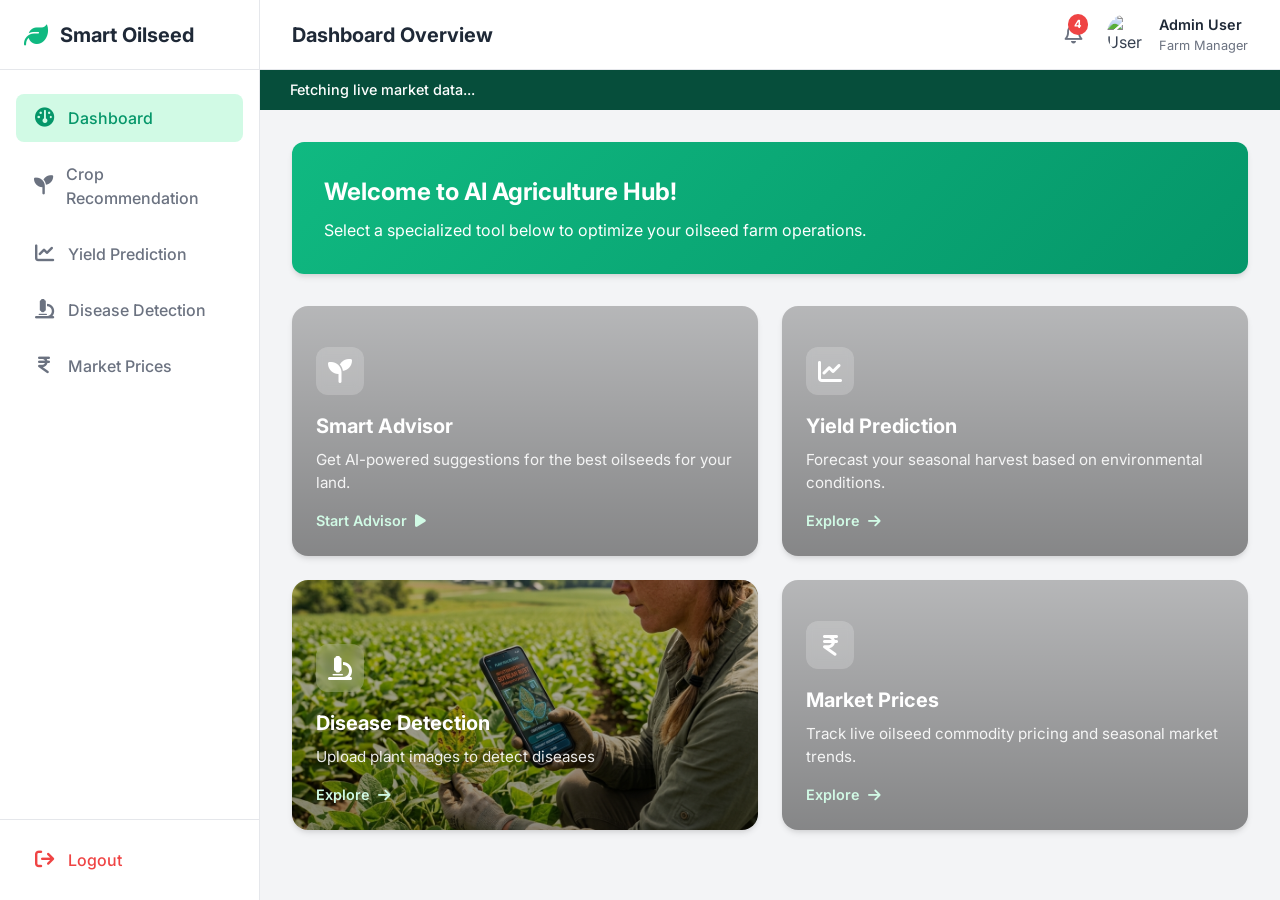
==== main_advisor.html @ a8f4ecf0 "Add files via upload" ====
<!DOCTYPE html>
<html lang="en">

<head>
    <meta charset="UTF-8">
    <meta name="viewport" content="width=device-width, initial-scale=1.0">
    <title>Dashboard - Smart Oilseed Advisor</title>
    <!-- Google Fonts -->
    <link rel="preconnect" href="https://fonts.googleapis.com">
    <link rel="preconnect" href="https://fonts.gstatic.com" crossorigin>
    <link href="https://fonts.googleapis.com/css2?family=Inter:wght@300;400;500;600;700&display=swap" rel="stylesheet">
    <!-- Font Awesome -->
    <link rel="stylesheet" href="https://cdnjs.cloudflare.com/ajax/libs/font-awesome/6.4.0/css/all.min.css">
    <!-- CSS -->
    <!-- Anti-Cache Meta -->
    <meta http-equiv="Cache-Control" content="no-cache, no-store, must-revalidate">
    <meta http-equiv="Pragma" content="no-cache">
    <meta http-equiv="Expires" content="0">
    <link rel="stylesheet" href="style.css?v=3.0">
    <!-- Chart.js -->
    <script src="https://cdn.jsdelivr.net/npm/chart.js"></script>
    <!-- DOMPurify -->
    <script src="https://cdnjs.cloudflare.com/ajax/libs/dompurify/3.0.3/purify.min.js"></script>
</head>

<body class="dashboard-body fade-in">

    <div class="dashboard-layout">
        <!-- Sidebar -->
        <aside class="sidebar">
            <div class="sidebar-header">
                <i class="fa-solid fa-leaf logo-icon"></i>
                <span class="logo-text">Smart Oilseed</span>
            </div>

            <nav class="sidebar-nav">
                <a href="#" class="nav-link active" data-target="dashboard-home">
                    <i class="fa-solid fa-gauge"></i>
                    <span>Dashboard</span>
                </a>
                <a href="#" class="nav-link" data-target="crop-recommendation">
                    <i class="fa-solid fa-seedling"></i>
                    <span>Crop Recommendation</span>
                </a>
                <a href="#" class="nav-link" data-target="yield-prediction">
                    <i class="fa-solid fa-chart-line"></i>
                    <span>Yield Prediction</span>
                </a>
                <a href="#" class="nav-link" data-target="disease-detection">
                    <i class="fa-solid fa-microscope"></i>
                    <span>Disease Detection</span>
                </a>
                <a href="#" class="nav-link" data-target="market-prices">
                    <i class="fa-solid fa-indian-rupee-sign"></i>
                    <span>Market Prices</span>
                </a>
            </nav>

            <div class="sidebar-footer">
                <a href="#" class="nav-link" id="logoutBtn">
                    <i class="fa-solid fa-arrow-right-from-bracket"></i>
                    <span>Logout</span>
                </a>
            </div>
        </aside>

        <!-- Main Content Area -->
        <div class="main-wrapper">
            <!-- Topbar -->
            <header class="topbar">
                <div class="topbar-left">
                    <h2 id="pageTitle">Dashboard Overview</h2>
                </div>
                <div class="topbar-right">
                    <div class="notification-icon" id="notificationBell">
                        <i class="fa-regular fa-bell"></i>
                        <span class="badge" id="notificationBadge">4</span>

                        <!-- Dropdown Panel -->
                        <div class="notification-dropdown" id="notificationDropdown">
                            <div class="dropdown-header">
                                <h4>Notifications</h4>
                                <span class="clear-all" onclick="clearNotifications()">Clear All</span>
                            </div>
                            <div class="dropdown-body" id="notificationList">
                                <div class="notif-item unread">
                                    <div class="notif-icon success"><i class="fa-solid fa-seedling"></i></div>
                                    <div class="notif-content">
                                        <p>Crop recommendation completed</p>
                                        <span class="time">Just now</span>
                                    </div>
                                </div>
                                <div class="notif-item unread">
                                    <div class="notif-icon info"><i class="fa-solid fa-chart-line"></i></div>
                                    <div class="notif-content">
                                        <p>Yield prediction ready</p>
                                        <span class="time">10 mins ago</span>
                                    </div>
                                </div>
                                <div class="notif-item unread">
                                    <div class="notif-icon warning"><i class="fa-solid fa-virus"></i></div>
                                    <div class="notif-content">
                                        <p>Disease detected in uploaded image</p>
                                        <span class="time">1 hour ago</span>
                                    </div>
                                </div>
                                <div class="notif-item unread">
                                    <div class="notif-icon primary"><i class="fa-solid fa-indian-rupee-sign"></i></div>
                                    <div class="notif-content">
                                        <p>Market price updated</p>
                                        <span class="time">Yesterday</span>
                                    </div>
                                </div>
                            </div>
                        </div>
                    </div>
                    <div class="user-profile">
                        <img src="https://ui-avatars.com/api/?name=Admin+User&background=10b981&color=fff"
                            alt="User Profile" class="avatar">
                        <div class="user-info">
                            <span class="user-name">Admin User</span>
                            <span class="user-role">Farm Manager</span>
                        </div>
                    </div>
                </div>
            </header>

            <!-- Live Market Ticker -->
            <div class="ticker-wrap">
                <div class="ticker" id="liveTicker">
                    <span class="ticker-item">Fetching live market data...</span>
                </div>
            </div>

            <!-- Main Content Sections -->
            <main class="main-content">

                <!-- SECTION: Dashboard Home (Cards Grid) -->
                <section id="dashboard-home" class="view-section active">
                    <div class="welcome-banner">
                        <div class="banner-content">
                            <h3>Welcome to AI Agriculture Hub!</h3>
                            <p>Select a specialized tool below to optimize your oilseed farm operations.</p>
                        </div>
                    </div>

                    <div class="dashboard-grid">
                        <!-- Card 1 -->
                        <div class="image-card" data-navigate="crop-recommendation"
                            style="background: linear-gradient(rgba(0,0,0,0.25), rgba(0,0,0,0.45)), url('https://images.unsplash.com/photo-1500382017468-9049fed747ef'); background-size: cover; background-position: center; background-repeat: no-repeat;">
                            <div class="card-content">
                                <div class="card-icon"><i class="fa-solid fa-seedling"></i></div>
                                <h3>Smart Advisor</h3>
                                <p>Get AI-powered suggestions for the best oilseeds for your land.</p>
                                <span class="card-btn">Start Advisor <i class="fa-solid fa-play"></i></span>
                            </div>
                        </div>

                        <!-- Card 2 -->
                        <div class="image-card" data-navigate="yield-prediction"
                            style="background: linear-gradient(rgba(0,0,0,0.25), rgba(0,0,0,0.45)), url('https://images.unsplash.com/photo-1501004318641-b39e6451bec6'); background-size: cover; background-position: center; background-repeat: no-repeat;">
                            <div class="card-content">
                                <div class="card-icon"><i class="fa-solid fa-chart-line"></i></div>
                                <h3>Yield Prediction</h3>
                                <p>Forecast your seasonal harvest based on environmental conditions.</p>
                                <span class="card-btn">Explore <i class="fa-solid fa-arrow-right"></i></span>
                            </div>
                        </div>

                        <!-- Card 3 -->
                        <div class="image-card" data-navigate="disease-detection"
                            style="background: linear-gradient(rgba(0,0,0,0.25), rgba(0,0,0,0.45)), url('disease_detection.png'); background-size: cover; background-position: center; background-repeat: no-repeat;">
                            <div class="card-content">
                                <div class="card-icon"><i class="fa-solid fa-microscope"></i></div>
                                <h3>Disease Detection</h3>
                                <p>Upload plant images to detect diseases</p>
                                <span class="card-btn">Explore <i class="fa-solid fa-arrow-right"></i></span>
                            </div>
                        </div>

                        <!-- Card 4 -->
                        <div class="image-card" data-navigate="market-prices"
                            style="background: linear-gradient(rgba(0,0,0,0.25), rgba(0,0,0,0.45)), url('https://images.unsplash.com/photo-1556761175-4b46a572b786'); background-size: cover; background-position: center; background-repeat: no-repeat;">
                            <div class="card-content">
                                <div class="card-icon"><i class="fa-solid fa-indian-rupee-sign"></i></div>
                                <h3>Market Prices</h3>
                                <p>Track live oilseed commodity pricing and seasonal market trends.</p>
                                <span class="card-btn">Explore <i class="fa-solid fa-arrow-right"></i></span>
                            </div>
                        </div>
                    </div>
                </section>

                <!-- SECTION: Crop Recommendation -->
                <section id="crop-recommendation" class="view-section">
                    <div class="feature-container">
                        <div class="panel form-panel">
                            <h3><i class="fa-solid fa-sliders"></i> Input Parameters</h3>
                            <form id="cropForm">
                                <div class="form-row">
                                    <div class="input-group">
                                        <label>Soil Type</label>
                                        <select id="crop_soil_type" name="soil_type">
                                            <option value="Black Soil">Black Soil (Karichal)</option>
                                            <option value="Alluvial Soil">Alluvial Soil (Vandhal)</option>
                                            <option value="Red Soil">Red Soil (Semman)</option>
                                            <option value="Sandy Soil">Sandy Soil (Manal)</option>
                                            <option value="Loamy Soil">Loamy Soil (Loamy)</option>
                                        </select>
                                    </div>
                                    <div class="input-group">
                                        <label>Current Season</label>
                                        <select id="crop_season" name="season">
                                            <option value="Rainy">Kharif (Rainy / ஆடிப் பட்டம்)</option>
                                            <option value="Winter">Rabi (Winter / புரட்டாசிப் பட்டம்)</option>
                                            <option value="Summer">Zaid (Summer / சித்திரைப் பட்டம்)</option>
                                        </select>
                                    </div>
                                </div>
                                <div class="form-row">
                                    <div class="input-group">
                                        <label>Water Availability</label>
                                        <select id="crop_water" name="water">
                                            <option value="Low">Low (Rain-fed / Dry)</option>
                                            <option value="Medium" selected>Medium (Partial Irrigation)</option>
                                            <option value="High">High (Well Irrigated)</option>
                                        </select>
                                    </div>
                                    <div class="input-group">
                                        <label>Soil Health (Fertility)</label>
                                        <select id="crop_health" name="health">
                                            <option value="Poor">Poor (Needs Manure)</option>
                                            <option value="Average" selected>Average (Regular)</option>
                                            <option value="Rich">Rich (Highly Fertile)</option>
                                        </select>
                                    </div>
                                </div>
                                <div class="form-row">
                                    <div class="input-group">
                                        <label>Weather Feeling</label>
                                        <select id="crop_weather" name="weather">
                                            <option value="Cool">Cool / Cold</option>
                                            <option value="Pleasant" selected>Pleasant / Normal</option>
                                            <option value="Hot">Hot / Very Warm</option>
                                        </select>
                                    </div>
                                    <div class="input-group">
                                        <label for="crop_location">Your Location</label>
                                        <div style="display: flex; gap: 8px;">
                                            <input type="text" id="crop_location" placeholder="e.g. Tamil Nadu, India" style="flex: 1;">
                                            <button type="button" onclick="window.detectLocation()" 
                                                style="width: 45px; background: #ecfdf5; border: 1px solid #10b981; color: #10b981; border-radius: 8px; cursor: pointer; display: flex; align-items: center; justify-content: center;"
                                                title="Detect My Location">
                                                <i class="fa-solid fa-location-crosshairs"></i>
                                            </button>
                                        </div>
                                    </div>
                                </div>
                                <div style="display: flex; gap: 15px; margin-top: 20px;">
                                    <button type="button" class="btn-primary" onclick="analyzeCrop()" style="flex: 2; margin-top: 0;">
                                        <i class="fa-solid fa-wand-magic-sparkles"></i> Manual Suggest
                                    </button>
                                    <button type="button" class="btn-secondary" onclick="window.smartAnalyze()" style="flex: 1; margin-top: 0; background: var(--secondary); color: white; border: none; border-radius: 8px; font-weight: 600; cursor: pointer; transition: all 0.2s;">
                                        <i class="fa-solid fa-bolt"></i> Smart Detect
                                    </button>
                                </div>
                                <div id="cropLoading" style="display:none; margin-top:15px; text-align:center; color:var(--primary); font-weight:600;">
                                    <i class="fa-solid fa-gear fa-spin"></i> <span id="loadingText">Fetching data for your location...</span>
                                </div>
                            </form>
                        </div>
                        <div class="panel result-panel">
                            <h3><i class="fa-solid fa-clipboard-check"></i> Analysis Result</h3>
                            <div id="cropResult" class="empty-state">
                                <i class="fa-solid fa-robot"></i>
                                <p>Awaiting input parameters...</p>
                            </div>
                        </div>
                    </div>
                </section>

                <!-- SECTION: Yield Prediction -->
                <section id="yield-prediction" class="view-section">
                    <div class="feature-container">
                        <div class="panel form-panel">
                            <h3><i class="fa-solid fa-chart-bar"></i> Farm Details</h3>
                            <form id="yieldForm">
                                <div class="form-row">
                                    <div class="input-group">
                                        <label>Selected Crop</label>
                                        <select id="yield_crop" name="crop">
                                            <option value="Groundnut (Nilakkadalai)">Groundnut</option>
                                            <option value="Mustard (Kadugu)">Mustard</option>
                                            <option value="Soybean">Soybean</option>
                                            <option value="Sunflower (Suryagandhi)">Sunflower</option>
                                            <option value="Sesame (Ellu)">Sesame</option>
                                            <option value="Safflower (Kusuma)">Safflower</option>
                                            <option value="Niger seed (Uchellu)">Niger seed</option>
                                            <option value="Castor seed (Amanakku)">Castor seed</option>
                                            <option value="Linseed (Alivithai)">Linseed</option>
                                        </select>
                                    </div>
                                </div>
                                <div class="form-row">
                                    <div class="input-group">
                                        <label>Area (in Acres)</label>
                                        <input type="number" id="yield_area" name="area" placeholder="10" min="0.1" step="0.1">
                                    </div>
                                </div>
                                <button type="button" class="btn-primary w-full" onclick="predictYield()">
                                    <i class="fa-solid fa-calculator"></i> Calculate Expected Yield
                                </button>
                            </form>
                        </div>
                        <div class="panel result-panel">
                            <h3><i class="fa-solid fa-box-open"></i> Estimated Yield</h3>
                            <div id="yieldResult" class="empty-state">
                                <i class="fa-solid fa-chart-line"></i>
                                <p>Enter data to predict yield...</p>
                            </div>
                        </div>
                    </div>
                </section>

                <!-- SECTION: Disease Detection -->
                <section id="disease-detection" class="view-section">
                    <div class="feature-container align-start">
                        <div class="panel form-panel">
                            <h3><i class="fa-solid fa-camera"></i> Upload Image</h3>
                            <div class="upload-area" id="uploadArea">
                                <i class="fa-solid fa-camera"></i>
                                <h4>Upload plant image</h4>
                                <p>or click to browse from your device</p>
                                <input type="file" id="diseaseImage" accept="image/*" hidden>
                                <button type="button" class="btn-secondary mt-10"
                                    onclick="document.getElementById('diseaseImage').click()">Browse Image</button>
                            </div>
                            <div class="image-preview-container hide" id="previewContainer">
                                <img id="imagePreview" src="" alt="Disease Preview">
                                <div class="preview-actions">
                                    <button class="btn-secondary btn-sm" onclick="clearPreview()">Remove</button>
                                    <button class="btn-primary btn-sm" onclick="scanDisease()">Scan Now</button>
                                </div>
                            </div>
                        </div>
                        <div class="panel result-panel">
                            <h3><i class="fa-solid fa-capsules"></i> Diagnosis & Solution</h3>
                            <div id="diseaseResult" class="empty-state">
                                <i class="fa-solid fa-microscope"></i>
                                <p>Upload an image for diagnosis...</p>
                            </div>
                        </div>
                    </div>
                </section>

                <!-- SECTION: Market Prices -->
                <section id="market-prices" class="view-section">
                    <div class="panel full-width">
                        <div class="panel-header-flex" style="display:flex; justify-content:space-between; align-items:center; margin-bottom:20px; border-bottom:1px solid #eee; padding-bottom:15px;">
                            <h3 style="display:flex; align-items:center; gap:10px;"><i class="fa-solid fa-money-bill-trend-up"></i> Live Tamil Nadu Agricultural Market Prices</h3>
                            <div class="trending-badge" style="background:#ecfdf5; color:#10b981; padding:5px 12px; border-radius:30px; font-size:0.8rem; font-weight:600;">
                                <i class="fa-solid fa-circle fa-fade" style="font-size:0.5rem; margin-right:5px;"></i> LIVE MARKET
                            </div>
                        </div>

                        <!-- Market Search & Filters -->
                        <div class="market-search-container" style="margin-bottom: 20px; display: flex; gap: 15px; align-items: center; flex-wrap: wrap;">
                            <div class="search-box" style="flex: 1; min-width: 250px; position: relative;">
                                <i class="fa-solid fa-magnifying-glass" style="position: absolute; left: 15px; top: 50%; transform: translateY(-50%); color: var(--text-muted);"></i>
                                <input type="text" id="marketSearchInput" placeholder="Search Market or Crop..." 
                                    onkeyup="window.filterMarketTable()" style="width: 100%; padding: 12px 12px 12px 40px; border-radius: 8px; border: 1px solid #ddd;">
                            </div>
                            <select id="marketDistrictFilter" onchange="window.filterMarketTable()" style="padding: 12px; border-radius: 8px; border: 1px solid #ddd; background: white; min-width: 180px;">
                                <option value="All">All Districts</option>
                            </select>
                            <select id="marketCropFilter" onchange="window.filterMarketTable()" style="padding: 12px; border-radius: 8px; border: 1px solid #ddd; background: white; min-width: 180px;">
                                <option value="All">All Crops</option>
                            </select>
                        </div>

                        <!-- Seasonal Trend Chart -->
                        <div class="chart-card" style="margin-bottom: 25px; background: white; padding: 20px; border-radius: 12px; border: 1px solid #e5e7eb;">
                            <div style="display:flex; justify-content:space-between; align-items:center; margin-bottom:15px;">
                                <h4 style="color:var(--secondary); font-size:1.1rem;"><i class="fa-solid fa-chart-area"></i> Seasonal Price Trend</h4>
                                <select id="chartCropSelector" onchange="window.updateChart()" style="padding: 5px 10px; border-radius: 6px; border: 1px solid #ddd; font-size: 0.85rem;">
                                    <option value="Mustard">Mustard</option>
                                    <option value="Soybean">Soybean</option>
                                    <option value="Groundnut">Groundnut</option>
                                    <option value="Sunflower">Sunflower</option>
                                    <option value="Sesame">Sesame</option>
                                    <option value="Safflower">Safflower</option>
                                    <option value="Niger">Niger seed</option>
                                    <option value="Castor">Castor seed</option>
                                    <option value="Linseed">Linseed</option>
                                </select>
                            </div>
                            <div style="height: 250px;">
                                <canvas id="priceHistoryChart"></canvas>
                            </div>
                        </div>

                        <div class="table-responsive">
                            <table class="market-table">
                                <thead>
                                    <tr>
                                        <th>Crop Name</th>
                                        <th>District</th>
                                        <th>Market Name</th>
                                        <th>Min Price</th>
                                        <th>Max Price</th>
                                        <th>Modal Price</th>
                                        <th>Trend %</th>
                                    </tr>
                                </thead>
                                <tbody id="marketTableBody">
                                    <tr class="loading-row">
                                        <td colspan="7" style="text-align:center; padding: 30px;">
                                            <i class="fa-solid fa-spinner fa-spin"></i> Fetching Live Mandi Prices...
                                        </td>
                                    </tr>
                                </tbody>
                            </table>
                        </div>
                    </div>
                </section>

            </main>
        </div>
    </div>

    <!-- Scripts -->
    <!-- Firebase SDK -->
    <script src="https://www.gstatic.com/firebasejs/10.12.2/firebase-app-compat.js"></script>
    <script src="https://www.gstatic.com/firebasejs/10.12.2/firebase-auth-compat.js"></script>
    <script src="https://www.gstatic.com/firebasejs/10.12.2/firebase-firestore-compat.js"></script>

    <!-- Firebase Config -->
    <script src="firebase.js"></script>

    <!-- Main Script -->
    <script src="script.js?v=3.0"></script>
</body>

</html>
---- style.css ----
/* =========================================
   CSS Variables & Globals
   ========================================= */
:root {
    --primary: #10B981;       /* Emerald 500 */
    --primary-dark: #059669;  /* Emerald 600 */
    --primary-light: #D1FAE5; /* Emerald 100 */
    
    --secondary: #1F2937;     /* Gray 800 */
    --text-main: #374151;     /* Gray 700 */
    --text-muted: #6B7280;    /* Gray 500 */
    
    --bg-main: #F3F4F6;       /* Gray 100 */
    --white: #FFFFFF;
    
    --border: #E5E7EB;        /* Gray 200 */
    --error: #EF4444;         /* Red 500 */
    --success: #10B981;       /* Green 500 */
    --glass: rgba(255, 255, 255, 0.9);
    
    --shadow-sm: 0 1px 2px 0 rgba(0, 0, 0, 0.05);
    --shadow-md: 0 4px 6px -1px rgba(0, 0, 0, 0.1), 0 2px 4px -1px rgba(0, 0, 0, 0.06);
    --shadow-lg: 0 10px 15px -3px rgba(0, 0, 0, 0.1), 0 4px 6px -2px rgba(0, 0, 0, 0.05);
    
    --transition: all 0.3s ease;
}

* {
    margin: 0;
    padding: 0;
    box-sizing: border-box;
    font-family: 'Inter', sans-serif;
}

body {
    background-color: var(--bg-main);
    color: var(--text-main);
    line-height: 1.5;
}

a {
    text-decoration: none;
    color: var(--primary);
    transition: var(--transition);
}

a:hover {
    color: var(--primary-dark);
}

button {
    cursor: pointer;
    font-family: inherit;
}

/* =========================================
   Utility Classes
   ========================================= */
.w-full { width: 100%; }
.mt-10 { margin-top: 10px; }
.fade-in { animation: fadeIn 0.4s ease-out; }
.hide { display: none !important; }

@keyframes fadeIn {
    from { opacity: 0; transform: translateY(10px); }
    to { opacity: 1; transform: translateY(0); }
}

/* Base Buttons */
.btn-primary {
    background: var(--primary);
    color: var(--white);
    border: none;
    border-radius: 8px;
    padding: 12px 20px;
    font-weight: 600;
    display: inline-flex;
    align-items: center;
    justify-content: center;
    gap: 8px;
    transition: var(--transition);
}

.btn-primary:hover {
    background: var(--primary-dark);
    transform: translateY(-1px);
    box-shadow: var(--shadow-md);
}

.btn-secondary {
    background: var(--white);
    color: var(--text-main);
    border: 1px solid var(--border);
    border-radius: 8px;
    padding: 10px 18px;
    font-weight: 500;
    transition: var(--transition);
}

.btn-secondary:hover {
    background: var(--bg-main);
    border-color: var(--text-muted);
}

.btn-sm {
    padding: 6px 12px;
    font-size: 0.875rem;
}

/* =========================================
   PART 1: LOGIN PAGE UI
   ========================================= */
.login-body {
    height: 100vh;
    overflow: hidden;
    background: var(--white);
}

.split-screen {
    display: flex;
    height: 100vh;
}

.login-left {
    flex: 1;
    display: flex;
    align-items: center;
    justify-content: center;
    padding: 2rem;
    background: var(--white);
}

.login-form-container {
    width: 100%;
    max-width: 420px;
    animation: fadeIn 0.6s ease-out;
}

.logo {
    display: flex;
    align-items: center;
    gap: 10px;
    font-size: 1.5rem;
    font-weight: 700;
    color: var(--primary);
    margin-bottom: 2rem;
}

.welcome-text h1 {
    font-size: 2rem;
    color: var(--secondary);
    margin-bottom: 0.5rem;
}

.welcome-text p {
    color: var(--text-muted);
    margin-bottom: 2rem;
}

/* Form Styles */
.input-group {
    margin-bottom: 1.25rem;
}

.input-group label {
    display: block;
    margin-bottom: 0.5rem;
    font-weight: 500;
    color: var(--secondary);
    font-size: 0.9rem;
}

.input-wrapper {
    position: relative;
    display: flex;
    align-items: center;
}

.input-wrapper i.fa-envelope,
.input-wrapper i.fa-lock,
.input-wrapper i.fa-location-dot {
    position: absolute;
    left: 14px;
    color: var(--text-muted);
}

.input-wrapper input,
.input-group select {
    width: 100%;
    padding: 12px 14px 12px 40px;
    border: 1px solid var(--border);
    border-radius: 8px;
    font-size: 1rem;
    outline: none;
    transition: var(--transition);
    background: #FAFAFA;
}

.input-group select {
    padding-left: 14px;
    appearance: none;
    background-image: url("data:image/svg+xml;charset=UTF-8,%3csvg xmlns='http://www.w3.org/2000/svg' viewBox='0 0 24 24' fill='none' stroke='currentColor' stroke-width='2' stroke-linecap='round' stroke-linejoin='round'%3e%3cpolyline points='6 9 12 15 18 9'%3e%3c/polyline%3e%3c/svg%3e");
    background-repeat: no-repeat;
    background-position: right 14px center;
    background-size: 16px;
}

.input-wrapper input[type="number"] { padding-left: 14px; }

.input-wrapper input:focus,
.input-group select:focus {
    border-color: var(--primary);
    background: var(--white);
    box-shadow: 0 0 0 3px var(--primary-light);
}

.toggle-password {
    position: absolute;
    right: 14px;
    color: var(--text-muted);
    cursor: pointer;
    padding: 4px;
}

.toggle-password:hover { color: var(--secondary); }

.form-actions {
    display: flex;
    justify-content: space-between;
    align-items: center;
    margin-bottom: 1.5rem;
    font-size: 0.9rem;
}

.remember-me {
    display: flex;
    align-items: center;
    gap: 8px;
    cursor: pointer;
    color: var(--text-main);
}

.remember-me input { accent-color: var(--primary); }

.login-btn {
    width: 100%;
    padding: 14px;
    font-size: 1rem;
    margin-bottom: 1.5rem;
}

.signup-link {
    text-align: center;
    font-size: 0.95rem;
    color: var(--text-muted);
}

.login-right {
    flex: 1;
    position: relative;
    background: url('https://images.unsplash.com/photo-1625246333195-78d9c38ad449?q=80&w=1600&auto=format&fit=crop') center/cover no-repeat;
}

.overlay {
    position: absolute;
    inset: 0;
    background: linear-gradient(135deg, rgba(5, 150, 105, 0.85) 0%, rgba(31, 41, 55, 0.9) 100%);
}

.right-content {
    position: relative;
    z-index: 1;
    height: 100%;
    display: flex;
    flex-direction: column;
    justify-content: center;
    padding: 10%;
    color: var(--white);
}

.right-content h2 {
    font-size: 3rem;
    line-height: 1.2;
    margin-bottom: 1rem;
    font-weight: 700;
}

.right-content p {
    font-size: 1.2rem;
    opacity: 0.9;
    margin-bottom: 2rem;
    max-width: 500px;
}

.features-list {
    display: flex;
    flex-direction: column;
    gap: 1rem;
}

.feature-item {
    display: flex;
    align-items: center;
    gap: 12px;
    font-size: 1.1rem;
    font-weight: 500;
}

.feature-item i { color: var(--primary-light); }

@media (max-width: 900px) {
    .login-right { display: none; }
}


/* =========================================
   PART 2: DASHBOARD UI
   ========================================= */
.dashboard-layout {
    display: flex;
    height: 100vh;
    overflow: hidden;
}

/* Sidebar */
.sidebar {
    width: 260px;
    background: var(--white);
    border-right: 1px solid var(--border);
    display: flex;
    flex-direction: column;
    z-index: 10;
}

.sidebar-header {
    height: 70px;
    display: flex;
    align-items: center;
    padding: 0 1.5rem;
    border-bottom: 1px solid var(--border);
    gap: 12px;
}

.logo-icon {
    font-size: 1.5rem;
    color: var(--primary);
}

.logo-text {
    font-size: 1.25rem;
    font-weight: 700;
    color: var(--secondary);
}

.sidebar-nav {
    flex: 1;
    padding: 1.5rem 1rem;
    display: flex;
    flex-direction: column;
    gap: 0.5rem;
}

.nav-link {
    display: flex;
    align-items: center;
    gap: 12px;
    padding: 12px 16px;
    color: var(--text-muted);
    border-radius: 8px;
    font-weight: 500;
    transition: var(--transition);
}

.nav-link i {
    font-size: 1.2rem;
    width: 24px;
    text-align: center;
}

.nav-link:hover, .nav-link.active {
    background: var(--primary-light);
    color: var(--primary-dark);
}

.sidebar-footer {
    padding: 1rem;
    border-top: 1px solid var(--border);
}

.sidebar-footer .nav-link {
    color: var(--error);
}

.sidebar-footer .nav-link:hover {
    background: #FEE2E2;
}

/* Main Content Area */
.main-wrapper {
    flex: 1;
    display: flex;
    flex-direction: column;
    overflow: hidden;
}

/* Topbar */
.topbar {
    height: 70px;
    background: var(--white);
    border-bottom: 1px solid var(--border);
    display: flex;
    justify-content: space-between;
    align-items: center;
    padding: 0 2rem;
}

.topbar-left h2 {
    font-size: 1.25rem;
    color: var(--secondary);
}

.topbar-right {
    display: flex;
    align-items: center;
    gap: 1.5rem;
}

.notification-icon {
    position: relative;
    font-size: 1.25rem;
    color: var(--text-muted);
    cursor: pointer;
}

.badge {
    position: absolute;
    top: -5px;
    right: -5px;
    background: var(--error);
    color: var(--white);
    font-size: 0.7rem;
    font-weight: 700;
    padding: 2px 6px;
    border-radius: 10px;
}

.user-profile {
    display: flex;
    align-items: center;
    gap: 12px;
    cursor: pointer;
}

.avatar {
    width: 40px;
    height: 40px;
    border-radius: 50%;
    object-fit: cover;
}

.user-info {
    display: flex;
    flex-direction: column;
}

.user-name { font-weight: 600; font-size: 0.9rem; color: var(--secondary); }
.user-role { font-size: 0.8rem; color: var(--text-muted); }

/* --- Live Market Ticker --- */
.ticker-wrap {
    width: 100%;
    overflow: hidden;
    height: 40px;
    background-color: #064e3b;
    color: white;
    display: flex;
    align-items: center;
    position: relative;
    z-index: 10;
}

.ticker {
    display: inline-block;
    white-space: nowrap;
    padding-right: 100%;
    animation: ticker 60s linear infinite;
    font-size: 0.9rem;
    font-weight: 500;
}

.ticker-item {
    display: inline-block;
    padding: 0 30px;
}

.ticker-price { color: #34d399; margin-left: 5px; }
.ticker-trend { font-size: 0.8rem; margin-left: 5px; }
.trend-up { color: #34d399; }
.trend-down { color: #f87171; }

@keyframes ticker {
    0% { transform: translate3d(0, 0, 0); }
    100% { transform: translate3d(-100%, 0, 0); }
}

/* --- Price Flash Animation --- */
@keyframes flash-green {
    0% { background-color: rgba(16, 185, 129, 0.3); }
    100% { background-color: transparent; }
}

@keyframes flash-red {
    0% { background-color: rgba(239, 68, 68, 0.3); }
    100% { background-color: transparent; }
}

.flash-up { animation: flash-green 1.5s ease-out; }
.flash-down { animation: flash-red 1.5s ease-out; }

/* Main Content area scroll */
.main-content {
    flex: 1;
    overflow-y: auto;
    padding: 2rem;
    background: var(--bg-main);
}

/* Section Switching */
.view-section {
    display: none;
    animation: fadeIn 0.4s ease-out;
}

.view-section.active {
    display: block;
}

/* Dashboard Home */
.welcome-banner {
    background: linear-gradient(135deg, var(--primary) 0%, var(--primary-dark) 100%);
    border-radius: 12px;
    padding: 2rem;
    color: var(--white);
    margin-bottom: 2rem;
    box-shadow: var(--shadow-md);
}

.banner-content h3 { font-size: 1.5rem; margin-bottom: 0.5rem; }

/* Grid layout for 4 IMAGE CARDS */
.dashboard-grid {
    display: grid;
    grid-template-columns: repeat(2, 1fr);
    gap: 1.5rem;
}

.image-card {
    position: relative;
    border-radius: 16px;
    overflow: hidden;
    height: 250px;
    background-size: cover;
    background-position: center;
    cursor: pointer;
    box-shadow: var(--shadow-md);
    transition: all 0.3s ease;
}

.image-card:hover {
    transform: scale(1.05);
    box-shadow: 0 20px 40px rgba(0,0,0,0.3);
    z-index: 10;
}

.card-content {
    position: absolute;
    bottom: 0;
    left: 0;
    width: 100%;
    padding: 1.5rem;
    display: flex;
    flex-direction: column;
    justify-content: flex-end;
    color: var(--white);
    z-index: 2;
}

.card-icon {
    width: 48px;
    height: 48px;
    background: rgba(255, 255, 255, 0.2);
    backdrop-filter: blur(5px);
    border-radius: 12px;
    display: flex;
    align-items: center;
    justify-content: center;
    font-size: 1.5rem;
    margin-bottom: 1rem;
}

.card-content h3 {
    font-size: 1.25rem;
    font-weight: 700;
    margin-bottom: 0.5rem;
}

.card-content p {
    font-size: 0.95rem;
    opacity: 0.9;
    margin-bottom: 1rem;
    display: -webkit-box;
    -webkit-line-clamp: 2;
    -webkit-box-orient: vertical;
    overflow: hidden;
}

.card-btn {
    display: inline-flex;
    align-items: center;
    gap: 8px;
    font-size: 0.9rem;
    font-weight: 600;
    color: var(--primary-light);
    transition: all 0.3s ease;
}

.image-card:hover .card-btn {
    color: var(--white);
}


/* =========================================
   Feature Sections Layout
   ========================================= */
.feature-container {
    display: flex;
    gap: 1.5rem;
    align-items: stretch;
}

.feature-container.align-start {
    align-items: flex-start;
}

.panel {
    background: var(--white);
    border-radius: 16px;
    padding: 1.5rem;
    box-shadow: var(--shadow-sm);
    border: 1px solid var(--border);
}

.form-panel { flex: 1.2; }
.result-panel { flex: 1; display: flex; flex-direction: column; }
.full-width { width: 100%; }

.panel h3 {
    display: flex;
    align-items: center;
    gap: 10px;
    color: var(--secondary);
    margin-bottom: 1.5rem;
    font-size: 1.25rem;
    border-bottom: 1px solid var(--border);
    padding-bottom: 1rem;
}

.form-row {
    display: flex;
    gap: 1rem;
    margin-bottom: 1rem;
}

.form-row .input-group {
    flex: 1;
    margin-bottom: 0;
}

.divider {
    text-align: center;
    margin: 1.5rem 0;
    position: relative;
}

.divider::before {
    content: '';
    position: absolute;
    left: 0;
    top: 50%;
    width: 100%;
    height: 1px;
    background: var(--border);
    z-index: 1;
}

.divider span {
    background: var(--white);
    padding: 0 15px;
    color: var(--text-muted);
    font-size: 0.8rem;
    font-weight: 600;
    position: relative;
    z-index: 2;
}

.icon-btn {
    position: absolute;
    right: 5px;
    top: 5px;
    bottom: 5px;
    background: var(--bg-main);
    border: none;
    border-radius: 6px;
    width: 38px;
    display: flex;
    align-items: center;
    justify-content: center;
    color: var(--text-main);
    transition: var(--transition);
}

.icon-btn:hover { background: var(--border); }

/* Empty States for Results */
.empty-state {
    flex: 1;
    display: flex;
    flex-direction: column;
    align-items: center;
    justify-content: center;
    color: var(--text-muted);
    text-align: center;
    padding: 2rem;
    background: #FAFAFA;
    border-radius: 12px;
    border: 1px dashed var(--border);
}

.empty-state i {
    font-size: 3rem;
    margin-bottom: 1rem;
    color: var(--border);
}

/* Generated Result Card */
.result-card {
    background: var(--primary-light);
    border: 1px solid var(--primary);
    border-radius: 12px;
    padding: 1.5rem;
    text-align: center;
    animation: fadeIn 0.5s ease-out;
}

.result-card h4 {
    color: var(--primary-dark);
    font-size: 1.5rem;
    margin-bottom: 5px;
}

.result-card p {
    color: var(--text-main);
    margin-bottom: 15px;
}

.result-info {
    display: flex;
    justify-content: space-around;
    border-top: 1px solid rgba(0,0,0,0.1);
    padding-top: 15px;
}

.info-item {
    display: flex;
    flex-direction: column;
}
.info-label { font-size: 0.8rem; color: var(--text-muted); }
.info-val { font-weight: 600; color: var(--secondary); }

/* Upload Area for Disease Detection */
.upload-area {
    border: 2px dashed var(--border);
    border-radius: 12px;
    padding: 3rem 2rem;
    text-align: center;
    background: #FAFAFA;
    transition: var(--transition);
    cursor: pointer;
}

.upload-area:hover {
    border-color: var(--primary);
    background: var(--primary-light);
}

.upload-area i {
    font-size: 3rem;
    color: var(--primary);
    margin-bottom: 1rem;
}

.upload-area h4 { color: var(--secondary); margin-bottom: 5px; }
.upload-area p { color: var(--text-muted); font-size: 0.9rem; }

.image-preview-container {
    position: relative;
    border-radius: 12px;
    overflow: hidden;
    border: 1px solid var(--border);
}

.image-preview-container img {
    width: 100%;
    height: 250px;
    object-fit: contain;
    background: var(--secondary);
    display: block;
}

.preview-actions {
    position: absolute;
    bottom: 0;
    left: 0;
    right: 0;
    padding: 10px;
    background: linear-gradient(transparent, rgba(0,0,0,0.8));
    display: flex;
    justify-content: flex-end;
    gap: 10px;
}

/* Market Prices Table */
.panel-header-flex {
    display: flex;
    justify-content: space-between;
    align-items: center;
    border-bottom: 1px solid var(--border);
    margin-bottom: 1.5rem;
    padding-bottom: 1rem;
}

.panel-header-flex h3 { border: none; padding: 0; margin: 0; }

.filter-select {
    padding: 8px 16px;
    border: 1px solid var(--border);
    border-radius: 8px;
    outline: none;
    font-family: inherit;
}

.table-responsive {
    overflow-x: auto;
}

.market-table {
    width: 100%;
    border-collapse: collapse;
}

.market-table th, .market-table td {
    padding: 1rem;
    text-align: left;
    border-bottom: 1px solid var(--border);
}

.market-table th {
    background: #FAFAFA;
    color: var(--text-muted);
    font-weight: 600;
    font-size: 0.9rem;
}

.market-table tr:hover td {
    background: #F9FAFB;
}

.trend-up { color: var(--success); font-weight: 600; }
.trend-down { color: var(--error); font-weight: 600; }

/* Responsive Adjustments */
@media (max-width: 1024px) {
    .dashboard-grid { grid-template-columns: 1fr; }
    .feature-container { flex-direction: column; }
}

@media (max-width: 768px) {
    .sidebar { position: fixed; transform: translateX(-100%); transition: var(--transition); }
    .sidebar.open { transform: translateX(0); }
    .form-row { flex-direction: column; }
}

/* =========================================
   TOAST NOTIFICATIONS
   ========================================= */
#toast-container {
    position: fixed;
    top: 20px;
    right: 20px;
    z-index: 9999;
    display: flex;
    flex-direction: column;
    gap: 10px;
}

.toast {
    display: flex;
    align-items: center;
    gap: 12px;
    padding: 12px 20px;
    border-radius: 8px;
    background: var(--white);
    color: var(--text-main);
    box-shadow: var(--shadow-lg);
    font-weight: 500;
    font-size: 0.95rem;
    min-width: 250px;
    max-width: 350px;
    transform: translateX(120%);
    opacity: 0;
    transition: all 0.4s cubic-bezier(0.25, 0.8, 0.25, 1);
    border-left: 4px solid transparent;
}

.toast.show {
    transform: translateX(0);
    opacity: 1;
}

.toast.removing {
    transform: translateX(120%);
    opacity: 0;
}

.toast-icon {
    font-size: 1.2rem;
}

.toast-success { border-left-color: var(--success); }
.toast-success .toast-icon { color: var(--success); }

.toast-error { border-left-color: var(--error); }
.toast-error .toast-icon { color: var(--error); }

.toast-info { border-left-color: #3B82F6; }
.toast-info .toast-icon { color: #3B82F6; }

/* =========================================
   NOTIFICATION DROPDOWN
   ========================================= */
.notification-icon {
    position: relative;
    cursor: pointer;
}

.notification-dropdown {
    position: absolute;
    top: 50px;
    right: -10px;
    width: 320px;
    background: var(--white);
    border-radius: 12px;
    box-shadow: 0 10px 40px rgba(0,0,0,0.1);
    border: 1px solid var(--border);
    z-index: 1000;
    transform-origin: top right;
    transition: all 0.3s cubic-bezier(0.25, 0.8, 0.25, 1);
    opacity: 0;
    transform: scale(0.95);
    pointer-events: none;
    visibility: hidden;
}

.notification-dropdown.open {
    opacity: 1;
    transform: scale(1);
    pointer-events: auto;
    visibility: visible;
}

.dropdown-header {
    display: flex;
    justify-content: space-between;
    align-items: center;
    padding: 15px 20px;
    border-bottom: 1px solid var(--border);
}

.dropdown-header h4 {
    font-size: 1rem;
    font-weight: 600;
}

.clear-all {
    font-size: 0.8rem;
    color: var(--primary);
    cursor: pointer;
    font-weight: 500;
}

.clear-all:hover {
    text-decoration: underline;
}

.dropdown-body {
    max-height: 350px;
    overflow-y: auto;
}

.notif-item {
    display: flex;
    gap: 12px;
    padding: 16px 20px;
    border-bottom: 1px solid var(--border);
    transition: background 0.2s;
    text-align: left;
}

.notif-item:hover {
    background: #F9FAFB;
}

.notif-item.unread {
    background: rgba(16, 185, 129, 0.05); /* Light primary */
}

.notif-icon {
    width: 40px;
    height: 40px;
    border-radius: 50%;
    display: flex;
    align-items: center;
    justify-content: center;
    font-size: 1rem;
    flex-shrink: 0;
}

.notif-icon.success { background: rgba(16, 185, 129, 0.1); color: var(--success); }
.notif-icon.info { background: rgba(59, 130, 246, 0.1); color: #3B82F6; }
.notif-icon.warning { background: rgba(245, 158, 11, 0.1); color: #F59E0B; }
.notif-icon.primary { background: rgba(16, 185, 129, 0.1); color: var(--primary); }

.notif-content p {
    font-size: 0.9rem;
    color: var(--text-main);
    margin-bottom: 4px;
    font-weight: 500;
}

.notif-content .time {
    font-size: 0.75rem;
    color: var(--text-muted);
}

/* Accuracy Badge */
.accuracy-badge {
    position: absolute;
    top: 15px;
    right: 15px;
    background: var(--primary);
    color: white;
    padding: 5px 12px;
    border-radius: 20px;
    font-size: 0.8rem;
    font-weight: 700;
    box-shadow: 0 4px 10px rgba(16, 185, 129, 0.3);
}

.result-card.primary-recommendation {
    position: relative;
    background: linear-gradient(to bottom, #f0fdf4, #ffffff);
    border: 2px solid #10b981;
    border-radius: 20px;
    padding: 2.5rem 1.5rem 1.5rem;
    text-align: center;
    box-shadow: 0 20px 40px rgba(16, 185, 129, 0.1);
}

.voice-btn {
    position: absolute;
    top: 15px;
    left: 15px;
    background: #ffffff;
    color: var(--primary);
    padding: 6px 12px;
    border-radius: 20px;
    font-size: 0.8rem;
    font-weight: 600;
    cursor: pointer;
    border: 1px solid var(--border);
    display: flex;
    align-items: center;
    gap: 6px;
    transition: all 0.2s;
}

.voice-btn:hover { background: #f0fdf4; border-color: var(--primary); }

.result-info-grid {
    display: grid;
    grid-template-columns: 1fr 1fr;
    gap: 15px;
    margin: 20px 0;
}

.info-stat {
    background: #ffffff;
    padding: 12px;
    border-radius: 12px;
    border: 1px solid var(--border);
    display: flex;
    align-items: center;
    gap: 12px;
    text-align: left;
}

.info-stat i { color: var(--primary); font-size: 1.2rem; }
.info-stat .label { display: block; font-size: 0.75rem; color: var(--text-muted); }
.info-stat .val { display: block; font-weight: 700; color: var(--secondary); font-size: 1rem; }

.expert-box {
    background: #fffbeb;
    border-left: 4px solid #f59e0b;
    padding: 15px;
    border-radius: 8px;
    text-align: left;
    margin: 20px 0;
}

.expert-box p { font-size: 0.9rem; line-height: 1.5; color: #92400e; }

.alternatives-section {
    border-top: 1px solid var(--border);
    padding-top: 20px;
    margin-top: 20px;
}

.alt-grid {
    display: grid;
    grid-template-columns: 1fr 1fr;
    gap: 12px;
}

.alt-card {
    background: #f9fafb;
    padding: 12px;
    border-radius: 12px;
    border: 1px dashed var(--border);
    text-align: left;
    transition: all 0.2s;
}

.alt-card:hover { border-color: var(--primary); background: #f0fdf4; }

.alt-accuracy {
    background: #e5e7eb;
    color: #374151;
    font-size: 0.7rem;
    font-weight: 700;
    padding: 2px 8px;
    border-radius: 10px;
}
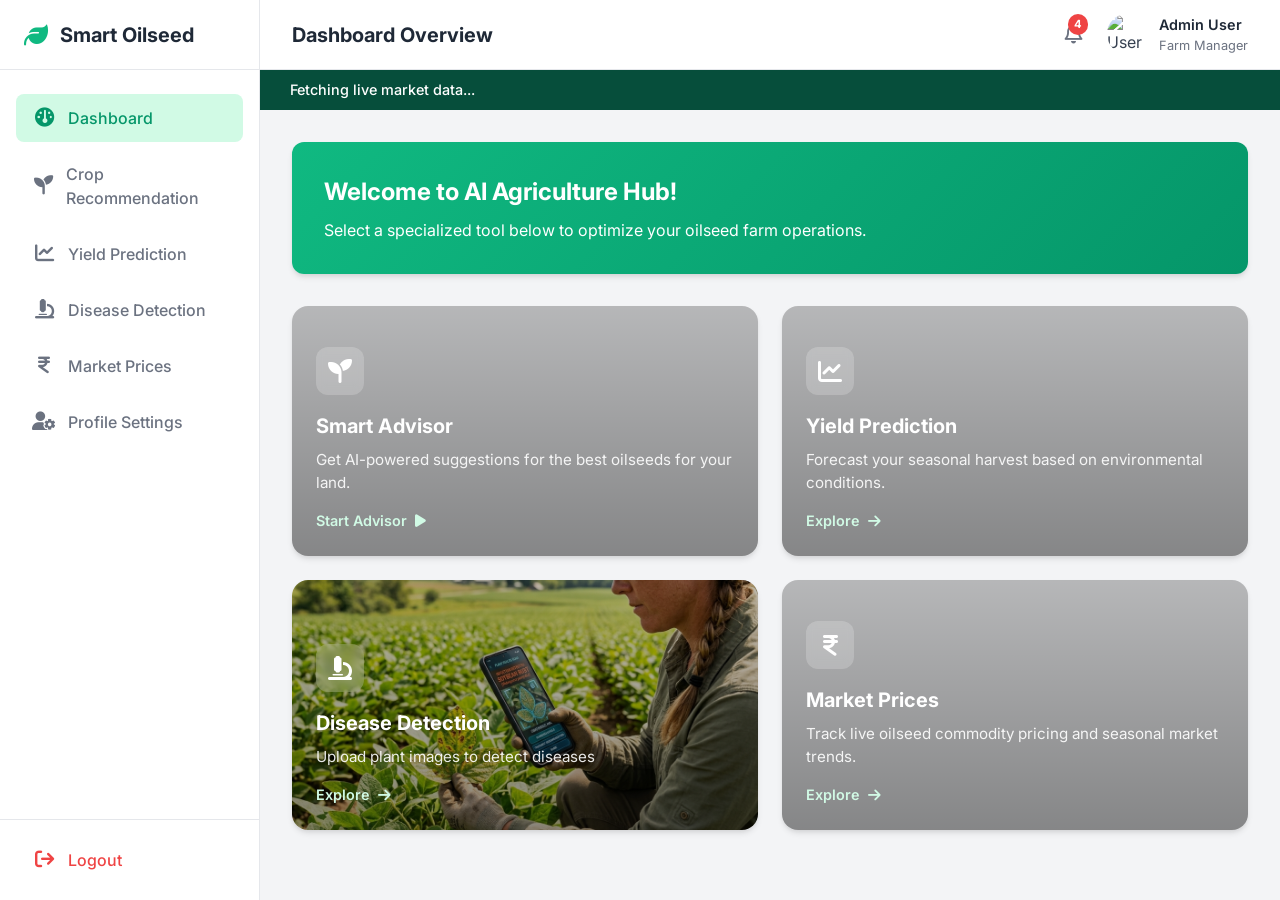
==== commit 849f0492: "Add files via upload back button added" ====
--- a/main_advisor.html
+++ b/main_advisor.html
@@ -54,6 +54,10 @@
                     <i class="fa-solid fa-indian-rupee-sign"></i>
                     <span>Market Prices</span>
                 </a>
+                <a href="#" class="nav-link" data-target="profile-settings">
+                    <i class="fa-solid fa-user-gear"></i>
+                    <span>Profile Settings</span>
+                </a>
             </nav>
 
             <div class="sidebar-footer">
@@ -424,7 +428,128 @@
                     </div>
                 </section>
 
+                <!-- SECTION: Profile Settings -->
+                <section id="profile-settings" class="view-section">
+                    <div class="profile-container">
+                        <!-- Profile Card -->
+                        <div class="panel profile-card">
+                            <div class="profile-avatar-wrapper">
+                                <img src="https://ui-avatars.com/api/?name=Loading&background=10b981&color=fff" alt="User Avatar" class="profile-large-avatar" id="profileLargeAvatar">
+                                <div class="profile-role-badge">Farm Manager</div>
+                            </div>
+                            <h3 id="profileSummaryName" style="border:none; margin: 15px 0 5px; padding:0; text-align:center;">Loading...</h3>
+                            <p id="profileSummaryEmail" style="color: var(--text-muted); font-size: 0.9rem; margin-bottom: 20px; text-align:center;">Loading...</p>
+                            <div class="profile-meta-info">
+                                <div class="meta-item">
+                                    <span class="meta-label">Role</span>
+                                    <span class="meta-val">Farm Manager</span>
+                                </div>
+                                <div class="meta-item">
+                                    <span class="meta-label">Status</span>
+                                    <span class="meta-val status-active"><i class="fa-solid fa-circle"></i> Active</span>
+                                </div>
+                            </div>
+                        </div>
+
+                        <!-- Profile Form -->
+                        <div class="panel profile-form-panel">
+                            <div class="profile-tabs">
+                                <button class="profile-tab-btn active" data-tab="personal-info">
+                                    <i class="fa-regular fa-id-card"></i> Personal Info
+                                </button>
+                                <button class="profile-tab-btn" data-tab="security">
+                                    <i class="fa-solid fa-shield-halved"></i> Security
+                                </button>
+                            </div>
+
+                            <!-- Tab 1: Personal Info -->
+                            <div class="tab-content active" id="tab-personal-info">
+                                <form id="profileDetailsForm">
+                                    <div class="input-group">
+                                        <label for="profileName">Full Name</label>
+                                        <div class="input-wrapper">
+                                            <i class="fa-regular fa-user"></i>
+                                            <input type="text" id="profileName" name="name" placeholder="Full Name" disabled required>
+                                        </div>
+                                    </div>
+                                    <div class="input-group">
+                                        <label for="profileEmail">Email Address</label>
+                                        <div class="input-wrapper">
+                                            <i class="fa-regular fa-envelope"></i>
+                                            <input type="email" id="profileEmail" name="email" placeholder="Email Address" disabled required>
+                                        </div>
+                                    </div>
+                                    <div class="profile-actions-bar">
+                                        <button type="button" class="btn-secondary" id="editProfileBtn">
+                                            <i class="fa-regular fa-pen-to-square"></i> Edit Profile
+                                        </button>
+                                        <button type="submit" class="btn-primary hide" id="saveProfileBtn">
+                                            <i class="fa-regular fa-floppy-disk"></i> Save Changes
+                                        </button>
+                                        <button type="button" class="btn-secondary hide" id="cancelEditBtn">
+                                            Cancel
+                                        </button>
+                                    </div>
+                                </form>
+                            </div>
+
+                            <!-- Tab 2: Security -->
+                            <div class="tab-content" id="tab-security">
+                                <form id="changePasswordForm">
+                                    <div class="input-group">
+                                        <label for="profileNewPassword">New Password</label>
+                                        <div class="input-wrapper">
+                                            <i class="fa-solid fa-lock"></i>
+                                            <input type="password" id="profileNewPassword" name="newPassword" placeholder="Minimum 6 characters" required>
+                                            <i class="fa-regular fa-eye toggle-password" id="toggleNewPassword"></i>
+                                        </div>
+                                    </div>
+                                    <div class="input-group">
+                                        <label for="profileConfirmPassword">Confirm Password</label>
+                                        <div class="input-wrapper">
+                                            <i class="fa-solid fa-lock"></i>
+                                            <input type="password" id="profileConfirmPassword" name="confirmPassword" placeholder="••••••••" required>
+                                            <i class="fa-regular fa-eye toggle-password" id="toggleConfirmPassword"></i>
+                                        </div>
+                                    </div>
+                                    <div class="profile-actions-bar">
+                                        <button type="submit" class="btn-primary" id="savePasswordBtn">
+                                            <i class="fa-solid fa-key"></i> Update Password
+                                        </button>
+                                    </div>
+                                </form>
+                            </div>
+                        </div>
+                    </div>
+                </section>
+
             </main>
+
+            <!-- Modal: Re-authentication -->
+            <div id="reauthModal" class="modal-overlay hide">
+                <div class="modal-card">
+                    <div class="modal-header">
+                        <h3><i class="fa-solid fa-shield-halved"></i> Security Verification</h3>
+                        <button class="modal-close" id="closeReauthModal">&times;</button>
+                    </div>
+                    <div class="modal-body">
+                        <p style="margin-bottom:15px; font-size:0.9rem; color:var(--text-muted);">For security reasons, please enter your current password to confirm these sensitive profile changes.</p>
+                        <form id="reauthForm">
+                            <div class="input-group">
+                                <label for="reauthPassword">Current Password</label>
+                                <div class="input-wrapper">
+                                    <i class="fa-solid fa-lock"></i>
+                                    <input type="password" id="reauthPassword" placeholder="••••••••" required>
+                                    <i class="fa-regular fa-eye toggle-password" id="toggleReauthPassword"></i>
+                                </div>
+                            </div>
+                            <button type="submit" class="btn-primary w-full" id="reauthSubmitBtn" style="margin-top: 10px;">
+                                Verify & Continue
+                            </button>
+                        </form>
+                    </div>
+                </div>
+            </div>
         </div>
     </div>
 
--- a/style.css
+++ b/style.css
@@ -1160,3 +1160,244 @@
     padding: 2px 8px;
     border-radius: 10px;
 }
+
+/* =========================================
+   PROFILE SETTINGS SECTION
+   ========================================= */
+.profile-container {
+    display: flex;
+    gap: 1.5rem;
+    align-items: flex-start;
+}
+
+.profile-card {
+    flex: 1;
+    max-width: 320px;
+    display: flex;
+    flex-direction: column;
+    align-items: center;
+    padding: 2rem 1.5rem;
+}
+
+.profile-avatar-wrapper {
+    position: relative;
+    margin-bottom: 1rem;
+}
+
+.profile-large-avatar {
+    width: 120px;
+    height: 120px;
+    border-radius: 50%;
+    object-fit: cover;
+    border: 4px solid var(--primary-light);
+    box-shadow: var(--shadow-md);
+}
+
+.profile-role-badge {
+    position: absolute;
+    bottom: 0;
+    right: 0;
+    background: var(--primary);
+    color: white;
+    padding: 4px 10px;
+    border-radius: 20px;
+    font-size: 0.75rem;
+    font-weight: 700;
+    box-shadow: var(--shadow-sm);
+}
+
+.profile-meta-info {
+    width: 100%;
+    border-top: 1px solid var(--border);
+    margin-top: 1.5rem;
+    padding-top: 1.5rem;
+    display: flex;
+    flex-direction: column;
+    gap: 12px;
+}
+
+.meta-item {
+    display: flex;
+    justify-content: space-between;
+    font-size: 0.9rem;
+}
+
+.meta-label {
+    color: var(--text-muted);
+}
+
+.meta-val {
+    font-weight: 600;
+    color: var(--secondary);
+}
+
+.status-active {
+    color: var(--success);
+    display: flex;
+    align-items: center;
+    gap: 5px;
+}
+
+.status-active i {
+    font-size: 0.5rem;
+}
+
+.profile-form-panel {
+    flex: 2;
+}
+
+.profile-tabs {
+    display: flex;
+    border-bottom: 1px solid var(--border);
+    margin-bottom: 1.5rem;
+    gap: 10px;
+}
+
+.profile-tab-btn {
+    background: none;
+    border: none;
+    padding: 10px 16px;
+    font-size: 0.95rem;
+    font-weight: 600;
+    color: var(--text-muted);
+    border-bottom: 2px solid transparent;
+    transition: var(--transition);
+    display: flex;
+    align-items: center;
+    gap: 8px;
+    cursor: pointer;
+}
+
+.profile-tab-btn:hover {
+    color: var(--primary);
+}
+
+.profile-tab-btn.active {
+    color: var(--primary);
+    border-bottom-color: var(--primary);
+}
+
+.tab-content {
+    display: none;
+}
+
+.tab-content.active {
+    display: block;
+    animation: fadeIn 0.3s ease-out;
+}
+
+.profile-actions-bar {
+    display: flex;
+    gap: 10px;
+    margin-top: 1.5rem;
+    align-items: center;
+}
+
+/* =========================================
+   MODAL DIALOG (RE-AUTH)
+   ========================================= */
+.modal-overlay {
+    position: fixed;
+    inset: 0;
+    background: rgba(31, 41, 55, 0.6);
+    backdrop-filter: blur(4px);
+    display: flex;
+    align-items: center;
+    justify-content: center;
+    z-index: 10000;
+    animation: fadeIn 0.3s ease-out;
+}
+
+.modal-card {
+    background: var(--white);
+    border-radius: 16px;
+    width: 90%;
+    max-width: 400px;
+    box-shadow: var(--shadow-lg);
+    border: 1px solid var(--border);
+    overflow: hidden;
+    animation: slideUp 0.35s cubic-bezier(0.34, 1.56, 0.64, 1);
+}
+
+.modal-header {
+    display: flex;
+    justify-content: space-between;
+    align-items: center;
+    padding: 1.25rem 1.5rem;
+    border-bottom: 1px solid var(--border);
+    background: #FAFAFA;
+}
+
+.modal-header h3 {
+    color: var(--secondary);
+    font-size: 1.1rem;
+    font-weight: 700;
+    display: flex;
+    align-items: center;
+    gap: 8px;
+    margin: 0;
+}
+
+.modal-header h3 i {
+    color: var(--primary);
+}
+
+.modal-close {
+    background: none;
+    border: none;
+    font-size: 1.5rem;
+    color: var(--text-muted);
+    cursor: pointer;
+    transition: var(--transition);
+}
+
+.modal-close:hover {
+    color: var(--error);
+}
+
+.modal-body {
+    padding: 1.5rem;
+}
+
+@keyframes slideUp {
+    from { transform: translateY(30px); opacity: 0; }
+    to { transform: translateY(0); opacity: 1; }
+}
+
+/* =========================================
+   AUTH LOADER (INDEX.HTML REDIRECT)
+   ========================================= */
+#auth-loader {
+    position: fixed;
+    inset: 0;
+    background: var(--white);
+    display: flex;
+    align-items: center;
+    justify-content: center;
+    z-index: 10000;
+}
+
+.auth-spinner {
+    display: flex;
+    flex-direction: column;
+    align-items: center;
+    gap: 15px;
+    color: var(--primary);
+    font-size: 1.25rem;
+    font-weight: 600;
+}
+
+.auth-spinner i {
+    font-size: 3.5rem;
+}
+
+@media (max-width: 1024px) {
+    .profile-container {
+        flex-direction: column;
+        align-items: stretch;
+    }
+    .profile-card {
+        max-width: 100%;
+    }
+}
+
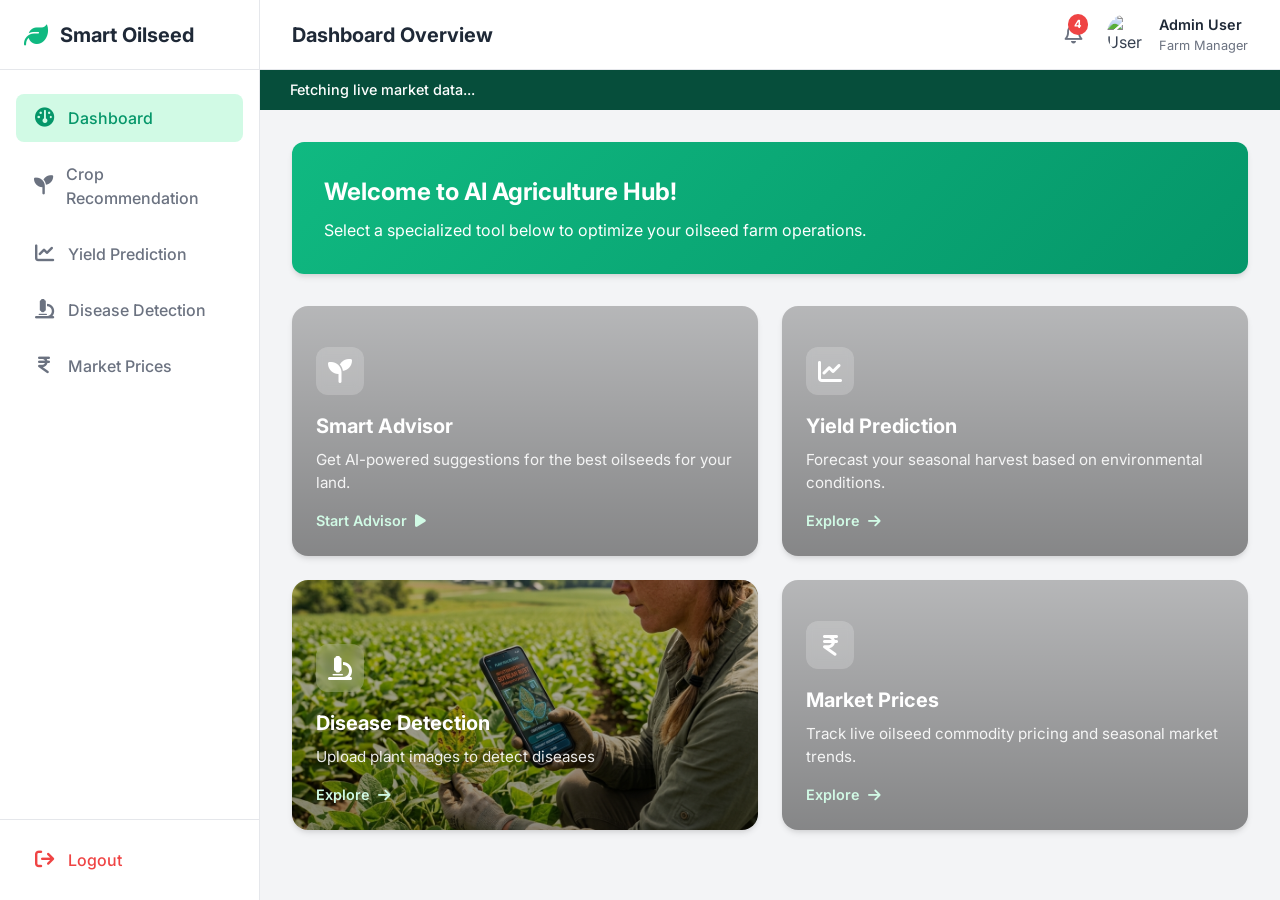
==== commit e3d693eb: "Add files via upload" ====
--- a/main_advisor.html
+++ b/main_advisor.html
@@ -54,10 +54,6 @@
                     <i class="fa-solid fa-indian-rupee-sign"></i>
                     <span>Market Prices</span>
                 </a>
-                <a href="#" class="nav-link" data-target="profile-settings">
-                    <i class="fa-solid fa-user-gear"></i>
-                    <span>Profile Settings</span>
-                </a>
             </nav>
 
             <div class="sidebar-footer">
@@ -428,127 +424,121 @@
                     </div>
                 </section>
 
-                <!-- SECTION: Profile Settings -->
-                <section id="profile-settings" class="view-section">
-                    <div class="profile-container">
-                        <!-- Profile Card -->
-                        <div class="panel profile-card">
-                            <div class="profile-avatar-wrapper">
-                                <img src="https://ui-avatars.com/api/?name=Loading&background=10b981&color=fff" alt="User Avatar" class="profile-large-avatar" id="profileLargeAvatar">
-                                <div class="profile-role-badge">Farm Manager</div>
-                            </div>
-                            <h3 id="profileSummaryName" style="border:none; margin: 15px 0 5px; padding:0; text-align:center;">Loading...</h3>
-                            <p id="profileSummaryEmail" style="color: var(--text-muted); font-size: 0.9rem; margin-bottom: 20px; text-align:center;">Loading...</p>
-                            <div class="profile-meta-info">
-                                <div class="meta-item">
-                                    <span class="meta-label">Role</span>
-                                    <span class="meta-val">Farm Manager</span>
-                                </div>
-                                <div class="meta-item">
-                                    <span class="meta-label">Status</span>
-                                    <span class="meta-val status-active"><i class="fa-solid fa-circle"></i> Active</span>
-                                </div>
-                            </div>
-                        </div>
-
-                        <!-- Profile Form -->
-                        <div class="panel profile-form-panel">
-                            <div class="profile-tabs">
-                                <button class="profile-tab-btn active" data-tab="personal-info">
-                                    <i class="fa-regular fa-id-card"></i> Personal Info
-                                </button>
-                                <button class="profile-tab-btn" data-tab="security">
-                                    <i class="fa-solid fa-shield-halved"></i> Security
-                                </button>
-                            </div>
-
-                            <!-- Tab 1: Personal Info -->
-                            <div class="tab-content active" id="tab-personal-info">
-                                <form id="profileDetailsForm">
-                                    <div class="input-group">
-                                        <label for="profileName">Full Name</label>
-                                        <div class="input-wrapper">
-                                            <i class="fa-regular fa-user"></i>
-                                            <input type="text" id="profileName" name="name" placeholder="Full Name" disabled required>
-                                        </div>
-                                    </div>
-                                    <div class="input-group">
-                                        <label for="profileEmail">Email Address</label>
-                                        <div class="input-wrapper">
-                                            <i class="fa-regular fa-envelope"></i>
-                                            <input type="email" id="profileEmail" name="email" placeholder="Email Address" disabled required>
-                                        </div>
-                                    </div>
-                                    <div class="profile-actions-bar">
-                                        <button type="button" class="btn-secondary" id="editProfileBtn">
-                                            <i class="fa-regular fa-pen-to-square"></i> Edit Profile
-                                        </button>
-                                        <button type="submit" class="btn-primary hide" id="saveProfileBtn">
-                                            <i class="fa-regular fa-floppy-disk"></i> Save Changes
-                                        </button>
-                                        <button type="button" class="btn-secondary hide" id="cancelEditBtn">
-                                            Cancel
-                                        </button>
-                                    </div>
-                                </form>
-                            </div>
-
-                            <!-- Tab 2: Security -->
-                            <div class="tab-content" id="tab-security">
-                                <form id="changePasswordForm">
-                                    <div class="input-group">
-                                        <label for="profileNewPassword">New Password</label>
-                                        <div class="input-wrapper">
-                                            <i class="fa-solid fa-lock"></i>
-                                            <input type="password" id="profileNewPassword" name="newPassword" placeholder="Minimum 6 characters" required>
-                                            <i class="fa-regular fa-eye toggle-password" id="toggleNewPassword"></i>
-                                        </div>
-                                    </div>
-                                    <div class="input-group">
-                                        <label for="profileConfirmPassword">Confirm Password</label>
-                                        <div class="input-wrapper">
-                                            <i class="fa-solid fa-lock"></i>
-                                            <input type="password" id="profileConfirmPassword" name="confirmPassword" placeholder="••••••••" required>
-                                            <i class="fa-regular fa-eye toggle-password" id="toggleConfirmPassword"></i>
-                                        </div>
-                                    </div>
-                                    <div class="profile-actions-bar">
-                                        <button type="submit" class="btn-primary" id="savePasswordBtn">
-                                            <i class="fa-solid fa-key"></i> Update Password
-                                        </button>
-                                    </div>
-                                </form>
-                            </div>
-                        </div>
-                    </div>
-                </section>
-
             </main>
-
-            <!-- Modal: Re-authentication -->
-            <div id="reauthModal" class="modal-overlay hide">
-                <div class="modal-card">
-                    <div class="modal-header">
-                        <h3><i class="fa-solid fa-shield-halved"></i> Security Verification</h3>
-                        <button class="modal-close" id="closeReauthModal">&times;</button>
-                    </div>
-                    <div class="modal-body">
-                        <p style="margin-bottom:15px; font-size:0.9rem; color:var(--text-muted);">For security reasons, please enter your current password to confirm these sensitive profile changes.</p>
-                        <form id="reauthForm">
-                            <div class="input-group">
-                                <label for="reauthPassword">Current Password</label>
-                                <div class="input-wrapper">
-                                    <i class="fa-solid fa-lock"></i>
-                                    <input type="password" id="reauthPassword" placeholder="••••••••" required>
-                                    <i class="fa-regular fa-eye toggle-password" id="toggleReauthPassword"></i>
-                                </div>
-                            </div>
-                            <button type="submit" class="btn-primary w-full" id="reauthSubmitBtn" style="margin-top: 10px;">
-                                Verify & Continue
+        </div>
+    </div>
+
+    <!-- Modal: Profile Modal -->
+    <div id="profileModal" class="modal-overlay hide">
+        <div class="modal-card">
+            <div class="modal-header">
+                <h3><i class="fa-solid fa-user-circle"></i> Profile Settings</h3>
+                <button class="modal-close" id="closeProfileModal">&times;</button>
+            </div>
+            
+            <!-- Screen 1: Forms -->
+            <div class="modal-body" id="profileModalMainScreen">
+                <div class="profile-tabs">
+                    <button class="profile-tab-btn active" data-tab="modal-personal-info">
+                        <i class="fa-regular fa-id-card"></i> Personal Info
+                    </button>
+                    <button class="profile-tab-btn" data-tab="modal-security">
+                        <i class="fa-solid fa-shield-halved"></i> Security
+                    </button>
+                </div>
+
+                <!-- Tab 1: Personal Info -->
+                <div class="tab-content active" id="tab-modal-personal-info">
+                    <form id="modalProfileForm">
+                        <div class="modal-avatar-section">
+                            <img src="" alt="User Avatar" class="modal-large-avatar" id="modalLargeAvatar">
+                            <div class="modal-avatar-info">
+                                <h4 id="modalSummaryName">Loading...</h4>
+                                <p id="modalSummaryEmail">user@gmail.com</p>
+                            </div>
+                        </div>
+                        
+                        <div class="input-group">
+                            <label for="modalProfileName">Full Name</label>
+                            <div class="input-wrapper">
+                                <i class="fa-regular fa-user"></i>
+                                <input type="text" id="modalProfileName" name="name" disabled required>
+                            </div>
+                        </div>
+                        <div class="input-group">
+                            <label for="modalProfileEmail">Email Address</label>
+                            <div class="input-wrapper">
+                                <i class="fa-regular fa-envelope"></i>
+                                <input type="email" id="modalProfileEmail" name="email" disabled required>
+                            </div>
+                        </div>
+                        <div class="profile-actions-bar">
+                            <button type="button" class="btn-secondary" id="modalEditBtn">
+                                <i class="fa-regular fa-pen-to-square"></i> Edit Profile
                             </button>
-                        </form>
-                    </div>
-                </div>
+                            <button type="submit" class="btn-primary hide" id="modalSaveBtn">
+                                <i class="fa-regular fa-floppy-disk"></i> Save Changes
+                            </button>
+                            <button type="button" class="btn-secondary hide" id="modalCancelBtn">
+                                Cancel
+                            </button>
+                        </div>
+                    </form>
+                </div>
+
+                <!-- Tab 2: Security -->
+                <div class="tab-content" id="tab-modal-security">
+                    <form id="modalPasswordForm">
+                        <div class="input-group">
+                            <label for="modalNewPassword">New Password</label>
+                            <div class="input-wrapper">
+                                <i class="fa-solid fa-lock"></i>
+                                <input type="password" id="modalNewPassword" name="newPassword" placeholder="Minimum 6 characters" required>
+                                <i class="fa-regular fa-eye toggle-password" id="toggleModalNewPassword"></i>
+                            </div>
+                        </div>
+                        <div class="input-group">
+                            <label for="modalConfirmPassword">Confirm Password</label>
+                            <div class="input-wrapper">
+                                <i class="fa-solid fa-lock"></i>
+                                <input type="password" id="modalConfirmPassword" name="confirmPassword" placeholder="••••••••" required>
+                                <i class="fa-regular fa-eye toggle-password" id="toggleModalConfirmPassword"></i>
+                            </div>
+                        </div>
+                        <div class="profile-actions-bar">
+                            <button type="submit" class="btn-primary" id="modalPasswordBtn">
+                                <i class="fa-solid fa-key"></i> Update Password
+                            </button>
+                        </div>
+                    </form>
+                </div>
+            </div>
+
+            <!-- Screen 2: Re-authentication Screen (Hidden by default) -->
+            <div class="modal-body hide" id="profileModalReauthScreen">
+                <div style="text-align:center; margin-bottom: 20px;">
+                    <i class="fa-solid fa-shield-halved" style="font-size: 3rem; color: var(--primary); margin-bottom: 10px;"></i>
+                    <h4>Security Verification</h4>
+                    <p style="font-size:0.875rem; color: var(--text-muted); margin-top:5px;">Please enter your current password to authorize these profile modifications.</p>
+                </div>
+                <form id="modalReauthForm">
+                    <div class="input-group">
+                        <label for="modalReauthPassword">Current Password</label>
+                        <div class="input-wrapper">
+                            <i class="fa-solid fa-lock"></i>
+                            <input type="password" id="modalReauthPassword" placeholder="••••••••" required>
+                            <i class="fa-regular fa-eye toggle-password" id="toggleModalReauthPassword"></i>
+                        </div>
+                    </div>
+                    <div class="profile-actions-bar">
+                        <button type="submit" class="btn-primary w-full" id="modalReauthSubmitBtn">
+                            Verify & Proceed
+                        </button>
+                        <button type="button" class="btn-secondary" id="modalReauthCancelBtn">
+                            Cancel
+                        </button>
+                    </div>
+                </form>
             </div>
         </div>
     </div>
--- a/style.css
+++ b/style.css
@@ -1162,139 +1162,7 @@
 }
 
 /* =========================================
-   PROFILE SETTINGS SECTION
-   ========================================= */
-.profile-container {
-    display: flex;
-    gap: 1.5rem;
-    align-items: flex-start;
-}
-
-.profile-card {
-    flex: 1;
-    max-width: 320px;
-    display: flex;
-    flex-direction: column;
-    align-items: center;
-    padding: 2rem 1.5rem;
-}
-
-.profile-avatar-wrapper {
-    position: relative;
-    margin-bottom: 1rem;
-}
-
-.profile-large-avatar {
-    width: 120px;
-    height: 120px;
-    border-radius: 50%;
-    object-fit: cover;
-    border: 4px solid var(--primary-light);
-    box-shadow: var(--shadow-md);
-}
-
-.profile-role-badge {
-    position: absolute;
-    bottom: 0;
-    right: 0;
-    background: var(--primary);
-    color: white;
-    padding: 4px 10px;
-    border-radius: 20px;
-    font-size: 0.75rem;
-    font-weight: 700;
-    box-shadow: var(--shadow-sm);
-}
-
-.profile-meta-info {
-    width: 100%;
-    border-top: 1px solid var(--border);
-    margin-top: 1.5rem;
-    padding-top: 1.5rem;
-    display: flex;
-    flex-direction: column;
-    gap: 12px;
-}
-
-.meta-item {
-    display: flex;
-    justify-content: space-between;
-    font-size: 0.9rem;
-}
-
-.meta-label {
-    color: var(--text-muted);
-}
-
-.meta-val {
-    font-weight: 600;
-    color: var(--secondary);
-}
-
-.status-active {
-    color: var(--success);
-    display: flex;
-    align-items: center;
-    gap: 5px;
-}
-
-.status-active i {
-    font-size: 0.5rem;
-}
-
-.profile-form-panel {
-    flex: 2;
-}
-
-.profile-tabs {
-    display: flex;
-    border-bottom: 1px solid var(--border);
-    margin-bottom: 1.5rem;
-    gap: 10px;
-}
-
-.profile-tab-btn {
-    background: none;
-    border: none;
-    padding: 10px 16px;
-    font-size: 0.95rem;
-    font-weight: 600;
-    color: var(--text-muted);
-    border-bottom: 2px solid transparent;
-    transition: var(--transition);
-    display: flex;
-    align-items: center;
-    gap: 8px;
-    cursor: pointer;
-}
-
-.profile-tab-btn:hover {
-    color: var(--primary);
-}
-
-.profile-tab-btn.active {
-    color: var(--primary);
-    border-bottom-color: var(--primary);
-}
-
-.tab-content {
-    display: none;
-}
-
-.tab-content.active {
-    display: block;
-    animation: fadeIn 0.3s ease-out;
-}
-
-.profile-actions-bar {
-    display: flex;
-    gap: 10px;
-    margin-top: 1.5rem;
-    align-items: center;
-}
-
-/* =========================================
-   MODAL DIALOG (RE-AUTH)
+   INLINE PROFILE MODAL STYLES
    ========================================= */
 .modal-overlay {
     position: fixed;
@@ -1305,18 +1173,18 @@
     align-items: center;
     justify-content: center;
     z-index: 10000;
-    animation: fadeIn 0.3s ease-out;
+    animation: modalFadeIn 0.3s ease-out;
 }
 
 .modal-card {
     background: var(--white);
     border-radius: 16px;
     width: 90%;
-    max-width: 400px;
+    max-width: 440px;
     box-shadow: var(--shadow-lg);
     border: 1px solid var(--border);
     overflow: hidden;
-    animation: slideUp 0.35s cubic-bezier(0.34, 1.56, 0.64, 1);
+    animation: modalSlideUp 0.35s cubic-bezier(0.34, 1.56, 0.64, 1);
 }
 
 .modal-header {
@@ -1330,7 +1198,7 @@
 
 .modal-header h3 {
     color: var(--secondary);
-    font-size: 1.1rem;
+    font-size: 1.15rem;
     font-weight: 700;
     display: flex;
     align-items: center;
@@ -1359,13 +1227,97 @@
     padding: 1.5rem;
 }
 
-@keyframes slideUp {
+/* Avatar info styling inside modal */
+.modal-avatar-section {
+    display: flex;
+    align-items: center;
+    gap: 15px;
+    margin-bottom: 1.5rem;
+    background: #f9fafb;
+    padding: 12px 16px;
+    border-radius: 12px;
+    border: 1px solid var(--border);
+}
+
+.modal-large-avatar {
+    width: 70px;
+    height: 70px;
+    border-radius: 50%;
+    object-fit: cover;
+    border: 3px solid var(--primary-light);
+}
+
+.modal-avatar-info h4 {
+    color: var(--secondary);
+    font-size: 1.1rem;
+    font-weight: 600;
+}
+
+.modal-avatar-info p {
+    color: var(--text-muted);
+    font-size: 0.85rem;
+}
+
+/* Tabs inside Modal */
+.profile-tabs {
+    display: flex;
+    border-bottom: 1px solid var(--border);
+    margin-bottom: 1.5rem;
+    gap: 10px;
+}
+
+.profile-tab-btn {
+    background: none;
+    border: none;
+    padding: 10px 14px;
+    font-size: 0.9rem;
+    font-weight: 600;
+    color: var(--text-muted);
+    border-bottom: 2px solid transparent;
+    transition: var(--transition);
+    display: flex;
+    align-items: center;
+    gap: 8px;
+    cursor: pointer;
+}
+
+.profile-tab-btn:hover {
+    color: var(--primary);
+}
+
+.profile-tab-btn.active {
+    color: var(--primary);
+    border-bottom-color: var(--primary);
+}
+
+.tab-content {
+    display: none;
+}
+
+.tab-content.active {
+    display: block;
+    animation: modalFadeIn 0.3s ease-out;
+}
+
+.profile-actions-bar {
+    display: flex;
+    gap: 10px;
+    margin-top: 1.5rem;
+    align-items: center;
+}
+
+@keyframes modalFadeIn {
+    from { opacity: 0; }
+    to { opacity: 1; }
+}
+
+@keyframes modalSlideUp {
     from { transform: translateY(30px); opacity: 0; }
     to { transform: translateY(0); opacity: 1; }
 }
 
 /* =========================================
-   AUTH LOADER (INDEX.HTML REDIRECT)
+   PWA/AUTH LOADER
    ========================================= */
 #auth-loader {
     position: fixed;
@@ -1391,13 +1343,4 @@
     font-size: 3.5rem;
 }
 
-@media (max-width: 1024px) {
-    .profile-container {
-        flex-direction: column;
-        align-items: stretch;
-    }
-    .profile-card {
-        max-width: 100%;
-    }
-}
-
+
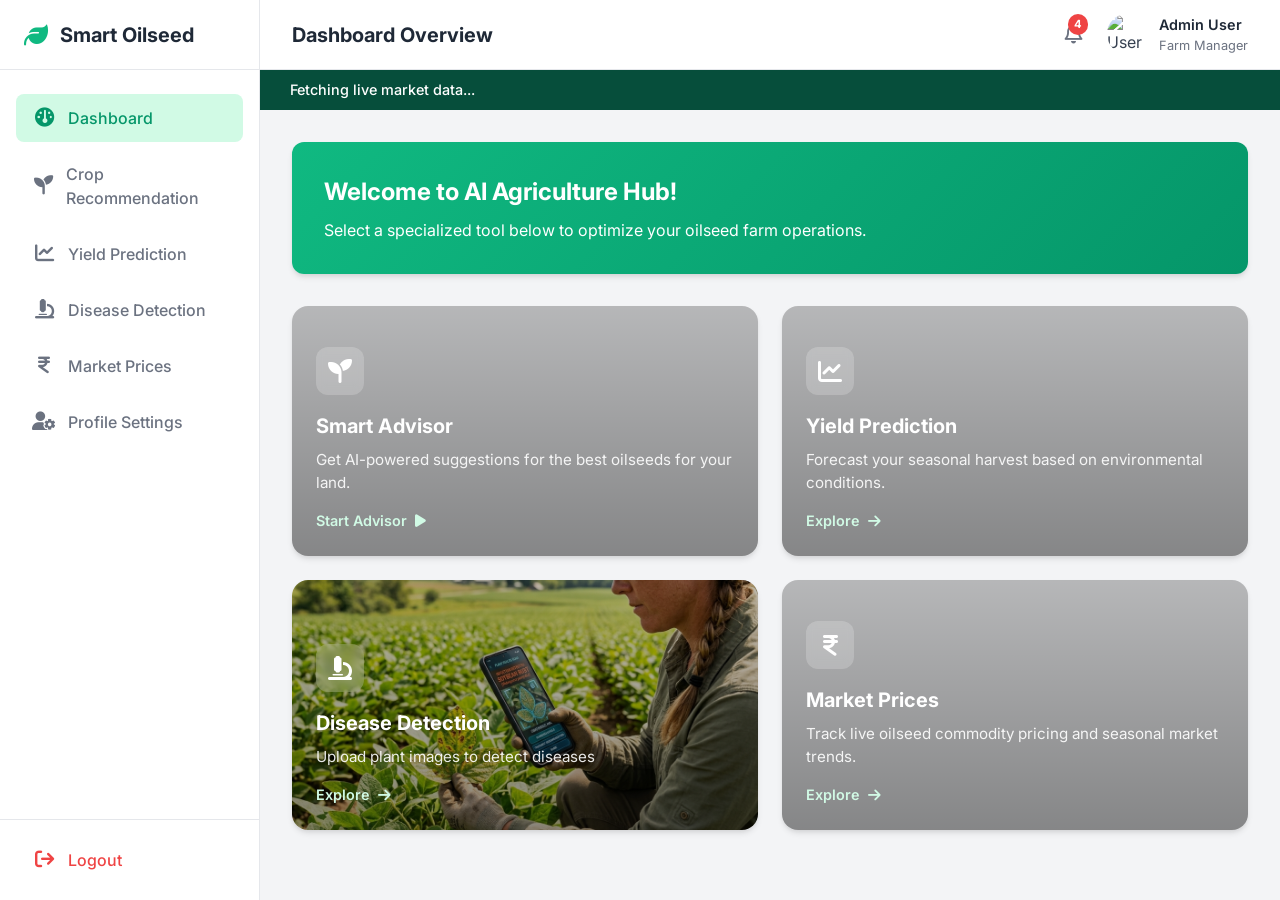
==== commit 4c222c84: "Add files via upload" ====
--- a/main_advisor.html
+++ b/main_advisor.html
@@ -54,6 +54,10 @@
                     <i class="fa-solid fa-indian-rupee-sign"></i>
                     <span>Market Prices</span>
                 </a>
+                <a href="#" class="nav-link" data-target="profile-settings">
+                    <i class="fa-solid fa-user-gear"></i>
+                    <span>Profile Settings</span>
+                </a>
             </nav>
 
             <div class="sidebar-footer">
@@ -424,121 +428,127 @@
                     </div>
                 </section>
 
+                <!-- SECTION: Profile Settings -->
+                <section id="profile-settings" class="view-section">
+                    <div class="profile-container">
+                        <!-- Profile Card -->
+                        <div class="panel profile-card">
+                            <div class="profile-avatar-wrapper">
+                                <img src="https://ui-avatars.com/api/?name=Loading&background=10b981&color=fff" alt="User Avatar" class="profile-large-avatar" id="profileLargeAvatar">
+                                <div class="profile-role-badge">Farm Manager</div>
+                            </div>
+                            <h3 id="profileSummaryName" style="border:none; margin: 15px 0 5px; padding:0; text-align:center;">Loading...</h3>
+                            <p id="profileSummaryEmail" style="color: var(--text-muted); font-size: 0.9rem; margin-bottom: 20px; text-align:center;">Loading...</p>
+                            <div class="profile-meta-info">
+                                <div class="meta-item">
+                                    <span class="meta-label">Role</span>
+                                    <span class="meta-val">Farm Manager</span>
+                                </div>
+                                <div class="meta-item">
+                                    <span class="meta-label">Status</span>
+                                    <span class="meta-val status-active"><i class="fa-solid fa-circle"></i> Active</span>
+                                </div>
+                            </div>
+                        </div>
+
+                        <!-- Profile Form -->
+                        <div class="panel profile-form-panel">
+                            <div class="profile-tabs">
+                                <button class="profile-tab-btn active" data-tab="personal-info">
+                                    <i class="fa-regular fa-id-card"></i> Personal Info
+                                </button>
+                                <button class="profile-tab-btn" data-tab="security">
+                                    <i class="fa-solid fa-shield-halved"></i> Security
+                                </button>
+                            </div>
+
+                            <!-- Tab 1: Personal Info -->
+                            <div class="tab-content active" id="tab-personal-info">
+                                <form id="profileDetailsForm">
+                                    <div class="input-group">
+                                        <label for="profileName">Full Name</label>
+                                        <div class="input-wrapper">
+                                            <i class="fa-regular fa-user"></i>
+                                            <input type="text" id="profileName" name="name" placeholder="Full Name" disabled required>
+                                        </div>
+                                    </div>
+                                    <div class="input-group">
+                                        <label for="profileEmail">Email Address</label>
+                                        <div class="input-wrapper">
+                                            <i class="fa-regular fa-envelope"></i>
+                                            <input type="email" id="profileEmail" name="email" placeholder="Email Address" disabled required>
+                                        </div>
+                                    </div>
+                                    <div class="profile-actions-bar">
+                                        <button type="button" class="btn-secondary" id="editProfileBtn">
+                                            <i class="fa-regular fa-pen-to-square"></i> Edit Profile
+                                        </button>
+                                        <button type="submit" class="btn-primary hide" id="saveProfileBtn">
+                                            <i class="fa-regular fa-floppy-disk"></i> Save Changes
+                                        </button>
+                                        <button type="button" class="btn-secondary hide" id="cancelEditBtn">
+                                            Cancel
+                                        </button>
+                                    </div>
+                                </form>
+                            </div>
+
+                            <!-- Tab 2: Security -->
+                            <div class="tab-content" id="tab-security">
+                                <form id="changePasswordForm">
+                                    <div class="input-group">
+                                        <label for="profileNewPassword">New Password</label>
+                                        <div class="input-wrapper">
+                                            <i class="fa-solid fa-lock"></i>
+                                            <input type="password" id="profileNewPassword" name="newPassword" placeholder="Minimum 6 characters" required>
+                                            <i class="fa-regular fa-eye toggle-password" id="toggleNewPassword"></i>
+                                        </div>
+                                    </div>
+                                    <div class="input-group">
+                                        <label for="profileConfirmPassword">Confirm Password</label>
+                                        <div class="input-wrapper">
+                                            <i class="fa-solid fa-lock"></i>
+                                            <input type="password" id="profileConfirmPassword" name="confirmPassword" placeholder="••••••••" required>
+                                            <i class="fa-regular fa-eye toggle-password" id="toggleConfirmPassword"></i>
+                                        </div>
+                                    </div>
+                                    <div class="profile-actions-bar">
+                                        <button type="submit" class="btn-primary" id="savePasswordBtn">
+                                            <i class="fa-solid fa-key"></i> Update Password
+                                        </button>
+                                    </div>
+                                </form>
+                            </div>
+                        </div>
+                    </div>
+                </section>
+
             </main>
-        </div>
-    </div>
-
-    <!-- Modal: Profile Modal -->
-    <div id="profileModal" class="modal-overlay hide">
-        <div class="modal-card">
-            <div class="modal-header">
-                <h3><i class="fa-solid fa-user-circle"></i> Profile Settings</h3>
-                <button class="modal-close" id="closeProfileModal">&times;</button>
-            </div>
-            
-            <!-- Screen 1: Forms -->
-            <div class="modal-body" id="profileModalMainScreen">
-                <div class="profile-tabs">
-                    <button class="profile-tab-btn active" data-tab="modal-personal-info">
-                        <i class="fa-regular fa-id-card"></i> Personal Info
-                    </button>
-                    <button class="profile-tab-btn" data-tab="modal-security">
-                        <i class="fa-solid fa-shield-halved"></i> Security
-                    </button>
+
+            <!-- Modal: Re-authentication -->
+            <div id="reauthModal" class="modal-overlay hide">
+                <div class="modal-card">
+                    <div class="modal-header">
+                        <h3><i class="fa-solid fa-shield-halved"></i> Security Verification</h3>
+                        <button class="modal-close" id="closeReauthModal">&times;</button>
+                    </div>
+                    <div class="modal-body">
+                        <p style="margin-bottom:15px; font-size:0.9rem; color:var(--text-muted);">For security reasons, please enter your current password to confirm these sensitive profile changes.</p>
+                        <form id="reauthForm">
+                            <div class="input-group">
+                                <label for="reauthPassword">Current Password</label>
+                                <div class="input-wrapper">
+                                    <i class="fa-solid fa-lock"></i>
+                                    <input type="password" id="reauthPassword" placeholder="••••••••" required>
+                                    <i class="fa-regular fa-eye toggle-password" id="toggleReauthPassword"></i>
+                                </div>
+                            </div>
+                            <button type="submit" class="btn-primary w-full" id="reauthSubmitBtn" style="margin-top: 10px;">
+                                Verify & Continue
+                            </button>
+                        </form>
+                    </div>
                 </div>
-
-                <!-- Tab 1: Personal Info -->
-                <div class="tab-content active" id="tab-modal-personal-info">
-                    <form id="modalProfileForm">
-                        <div class="modal-avatar-section">
-                            <img src="" alt="User Avatar" class="modal-large-avatar" id="modalLargeAvatar">
-                            <div class="modal-avatar-info">
-                                <h4 id="modalSummaryName">Loading...</h4>
-                                <p id="modalSummaryEmail">user@gmail.com</p>
-                            </div>
-                        </div>
-                        
-                        <div class="input-group">
-                            <label for="modalProfileName">Full Name</label>
-                            <div class="input-wrapper">
-                                <i class="fa-regular fa-user"></i>
-                                <input type="text" id="modalProfileName" name="name" disabled required>
-                            </div>
-                        </div>
-                        <div class="input-group">
-                            <label for="modalProfileEmail">Email Address</label>
-                            <div class="input-wrapper">
-                                <i class="fa-regular fa-envelope"></i>
-                                <input type="email" id="modalProfileEmail" name="email" disabled required>
-                            </div>
-                        </div>
-                        <div class="profile-actions-bar">
-                            <button type="button" class="btn-secondary" id="modalEditBtn">
-                                <i class="fa-regular fa-pen-to-square"></i> Edit Profile
-                            </button>
-                            <button type="submit" class="btn-primary hide" id="modalSaveBtn">
-                                <i class="fa-regular fa-floppy-disk"></i> Save Changes
-                            </button>
-                            <button type="button" class="btn-secondary hide" id="modalCancelBtn">
-                                Cancel
-                            </button>
-                        </div>
-                    </form>
-                </div>
-
-                <!-- Tab 2: Security -->
-                <div class="tab-content" id="tab-modal-security">
-                    <form id="modalPasswordForm">
-                        <div class="input-group">
-                            <label for="modalNewPassword">New Password</label>
-                            <div class="input-wrapper">
-                                <i class="fa-solid fa-lock"></i>
-                                <input type="password" id="modalNewPassword" name="newPassword" placeholder="Minimum 6 characters" required>
-                                <i class="fa-regular fa-eye toggle-password" id="toggleModalNewPassword"></i>
-                            </div>
-                        </div>
-                        <div class="input-group">
-                            <label for="modalConfirmPassword">Confirm Password</label>
-                            <div class="input-wrapper">
-                                <i class="fa-solid fa-lock"></i>
-                                <input type="password" id="modalConfirmPassword" name="confirmPassword" placeholder="••••••••" required>
-                                <i class="fa-regular fa-eye toggle-password" id="toggleModalConfirmPassword"></i>
-                            </div>
-                        </div>
-                        <div class="profile-actions-bar">
-                            <button type="submit" class="btn-primary" id="modalPasswordBtn">
-                                <i class="fa-solid fa-key"></i> Update Password
-                            </button>
-                        </div>
-                    </form>
-                </div>
-            </div>
-
-            <!-- Screen 2: Re-authentication Screen (Hidden by default) -->
-            <div class="modal-body hide" id="profileModalReauthScreen">
-                <div style="text-align:center; margin-bottom: 20px;">
-                    <i class="fa-solid fa-shield-halved" style="font-size: 3rem; color: var(--primary); margin-bottom: 10px;"></i>
-                    <h4>Security Verification</h4>
-                    <p style="font-size:0.875rem; color: var(--text-muted); margin-top:5px;">Please enter your current password to authorize these profile modifications.</p>
-                </div>
-                <form id="modalReauthForm">
-                    <div class="input-group">
-                        <label for="modalReauthPassword">Current Password</label>
-                        <div class="input-wrapper">
-                            <i class="fa-solid fa-lock"></i>
-                            <input type="password" id="modalReauthPassword" placeholder="••••••••" required>
-                            <i class="fa-regular fa-eye toggle-password" id="toggleModalReauthPassword"></i>
-                        </div>
-                    </div>
-                    <div class="profile-actions-bar">
-                        <button type="submit" class="btn-primary w-full" id="modalReauthSubmitBtn">
-                            Verify & Proceed
-                        </button>
-                        <button type="button" class="btn-secondary" id="modalReauthCancelBtn">
-                            Cancel
-                        </button>
-                    </div>
-                </form>
             </div>
         </div>
     </div>
--- a/style.css
+++ b/style.css
@@ -1162,7 +1162,139 @@
 }
 
 /* =========================================
-   INLINE PROFILE MODAL STYLES
+   PROFILE SETTINGS SECTION
+   ========================================= */
+.profile-container {
+    display: flex;
+    gap: 1.5rem;
+    align-items: flex-start;
+}
+
+.profile-card {
+    flex: 1;
+    max-width: 320px;
+    display: flex;
+    flex-direction: column;
+    align-items: center;
+    padding: 2rem 1.5rem;
+}
+
+.profile-avatar-wrapper {
+    position: relative;
+    margin-bottom: 1rem;
+}
+
+.profile-large-avatar {
+    width: 120px;
+    height: 120px;
+    border-radius: 50%;
+    object-fit: cover;
+    border: 4px solid var(--primary-light);
+    box-shadow: var(--shadow-md);
+}
+
+.profile-role-badge {
+    position: absolute;
+    bottom: 0;
+    right: 0;
+    background: var(--primary);
+    color: white;
+    padding: 4px 10px;
+    border-radius: 20px;
+    font-size: 0.75rem;
+    font-weight: 700;
+    box-shadow: var(--shadow-sm);
+}
+
+.profile-meta-info {
+    width: 100%;
+    border-top: 1px solid var(--border);
+    margin-top: 1.5rem;
+    padding-top: 1.5rem;
+    display: flex;
+    flex-direction: column;
+    gap: 12px;
+}
+
+.meta-item {
+    display: flex;
+    justify-content: space-between;
+    font-size: 0.9rem;
+}
+
+.meta-label {
+    color: var(--text-muted);
+}
+
+.meta-val {
+    font-weight: 600;
+    color: var(--secondary);
+}
+
+.status-active {
+    color: var(--success);
+    display: flex;
+    align-items: center;
+    gap: 5px;
+}
+
+.status-active i {
+    font-size: 0.5rem;
+}
+
+.profile-form-panel {
+    flex: 2;
+}
+
+.profile-tabs {
+    display: flex;
+    border-bottom: 1px solid var(--border);
+    margin-bottom: 1.5rem;
+    gap: 10px;
+}
+
+.profile-tab-btn {
+    background: none;
+    border: none;
+    padding: 10px 16px;
+    font-size: 0.95rem;
+    font-weight: 600;
+    color: var(--text-muted);
+    border-bottom: 2px solid transparent;
+    transition: var(--transition);
+    display: flex;
+    align-items: center;
+    gap: 8px;
+    cursor: pointer;
+}
+
+.profile-tab-btn:hover {
+    color: var(--primary);
+}
+
+.profile-tab-btn.active {
+    color: var(--primary);
+    border-bottom-color: var(--primary);
+}
+
+.tab-content {
+    display: none;
+}
+
+.tab-content.active {
+    display: block;
+    animation: fadeIn 0.3s ease-out;
+}
+
+.profile-actions-bar {
+    display: flex;
+    gap: 10px;
+    margin-top: 1.5rem;
+    align-items: center;
+}
+
+/* =========================================
+   MODAL DIALOG (RE-AUTH)
    ========================================= */
 .modal-overlay {
     position: fixed;
@@ -1173,18 +1305,18 @@
     align-items: center;
     justify-content: center;
     z-index: 10000;
-    animation: modalFadeIn 0.3s ease-out;
+    animation: fadeIn 0.3s ease-out;
 }
 
 .modal-card {
     background: var(--white);
     border-radius: 16px;
     width: 90%;
-    max-width: 440px;
+    max-width: 400px;
     box-shadow: var(--shadow-lg);
     border: 1px solid var(--border);
     overflow: hidden;
-    animation: modalSlideUp 0.35s cubic-bezier(0.34, 1.56, 0.64, 1);
+    animation: slideUp 0.35s cubic-bezier(0.34, 1.56, 0.64, 1);
 }
 
 .modal-header {
@@ -1198,7 +1330,7 @@
 
 .modal-header h3 {
     color: var(--secondary);
-    font-size: 1.15rem;
+    font-size: 1.1rem;
     font-weight: 700;
     display: flex;
     align-items: center;
@@ -1227,97 +1359,13 @@
     padding: 1.5rem;
 }
 
-/* Avatar info styling inside modal */
-.modal-avatar-section {
-    display: flex;
-    align-items: center;
-    gap: 15px;
-    margin-bottom: 1.5rem;
-    background: #f9fafb;
-    padding: 12px 16px;
-    border-radius: 12px;
-    border: 1px solid var(--border);
-}
-
-.modal-large-avatar {
-    width: 70px;
-    height: 70px;
-    border-radius: 50%;
-    object-fit: cover;
-    border: 3px solid var(--primary-light);
-}
-
-.modal-avatar-info h4 {
-    color: var(--secondary);
-    font-size: 1.1rem;
-    font-weight: 600;
-}
-
-.modal-avatar-info p {
-    color: var(--text-muted);
-    font-size: 0.85rem;
-}
-
-/* Tabs inside Modal */
-.profile-tabs {
-    display: flex;
-    border-bottom: 1px solid var(--border);
-    margin-bottom: 1.5rem;
-    gap: 10px;
-}
-
-.profile-tab-btn {
-    background: none;
-    border: none;
-    padding: 10px 14px;
-    font-size: 0.9rem;
-    font-weight: 600;
-    color: var(--text-muted);
-    border-bottom: 2px solid transparent;
-    transition: var(--transition);
-    display: flex;
-    align-items: center;
-    gap: 8px;
-    cursor: pointer;
-}
-
-.profile-tab-btn:hover {
-    color: var(--primary);
-}
-
-.profile-tab-btn.active {
-    color: var(--primary);
-    border-bottom-color: var(--primary);
-}
-
-.tab-content {
-    display: none;
-}
-
-.tab-content.active {
-    display: block;
-    animation: modalFadeIn 0.3s ease-out;
-}
-
-.profile-actions-bar {
-    display: flex;
-    gap: 10px;
-    margin-top: 1.5rem;
-    align-items: center;
-}
-
-@keyframes modalFadeIn {
-    from { opacity: 0; }
-    to { opacity: 1; }
-}
-
-@keyframes modalSlideUp {
+@keyframes slideUp {
     from { transform: translateY(30px); opacity: 0; }
     to { transform: translateY(0); opacity: 1; }
 }
 
 /* =========================================
-   PWA/AUTH LOADER
+   AUTH LOADER (INDEX.HTML REDIRECT)
    ========================================= */
 #auth-loader {
     position: fixed;
@@ -1343,4 +1391,13 @@
     font-size: 3.5rem;
 }
 
-
+@media (max-width: 1024px) {
+    .profile-container {
+        flex-direction: column;
+        align-items: stretch;
+    }
+    .profile-card {
+        max-width: 100%;
+    }
+}
+
